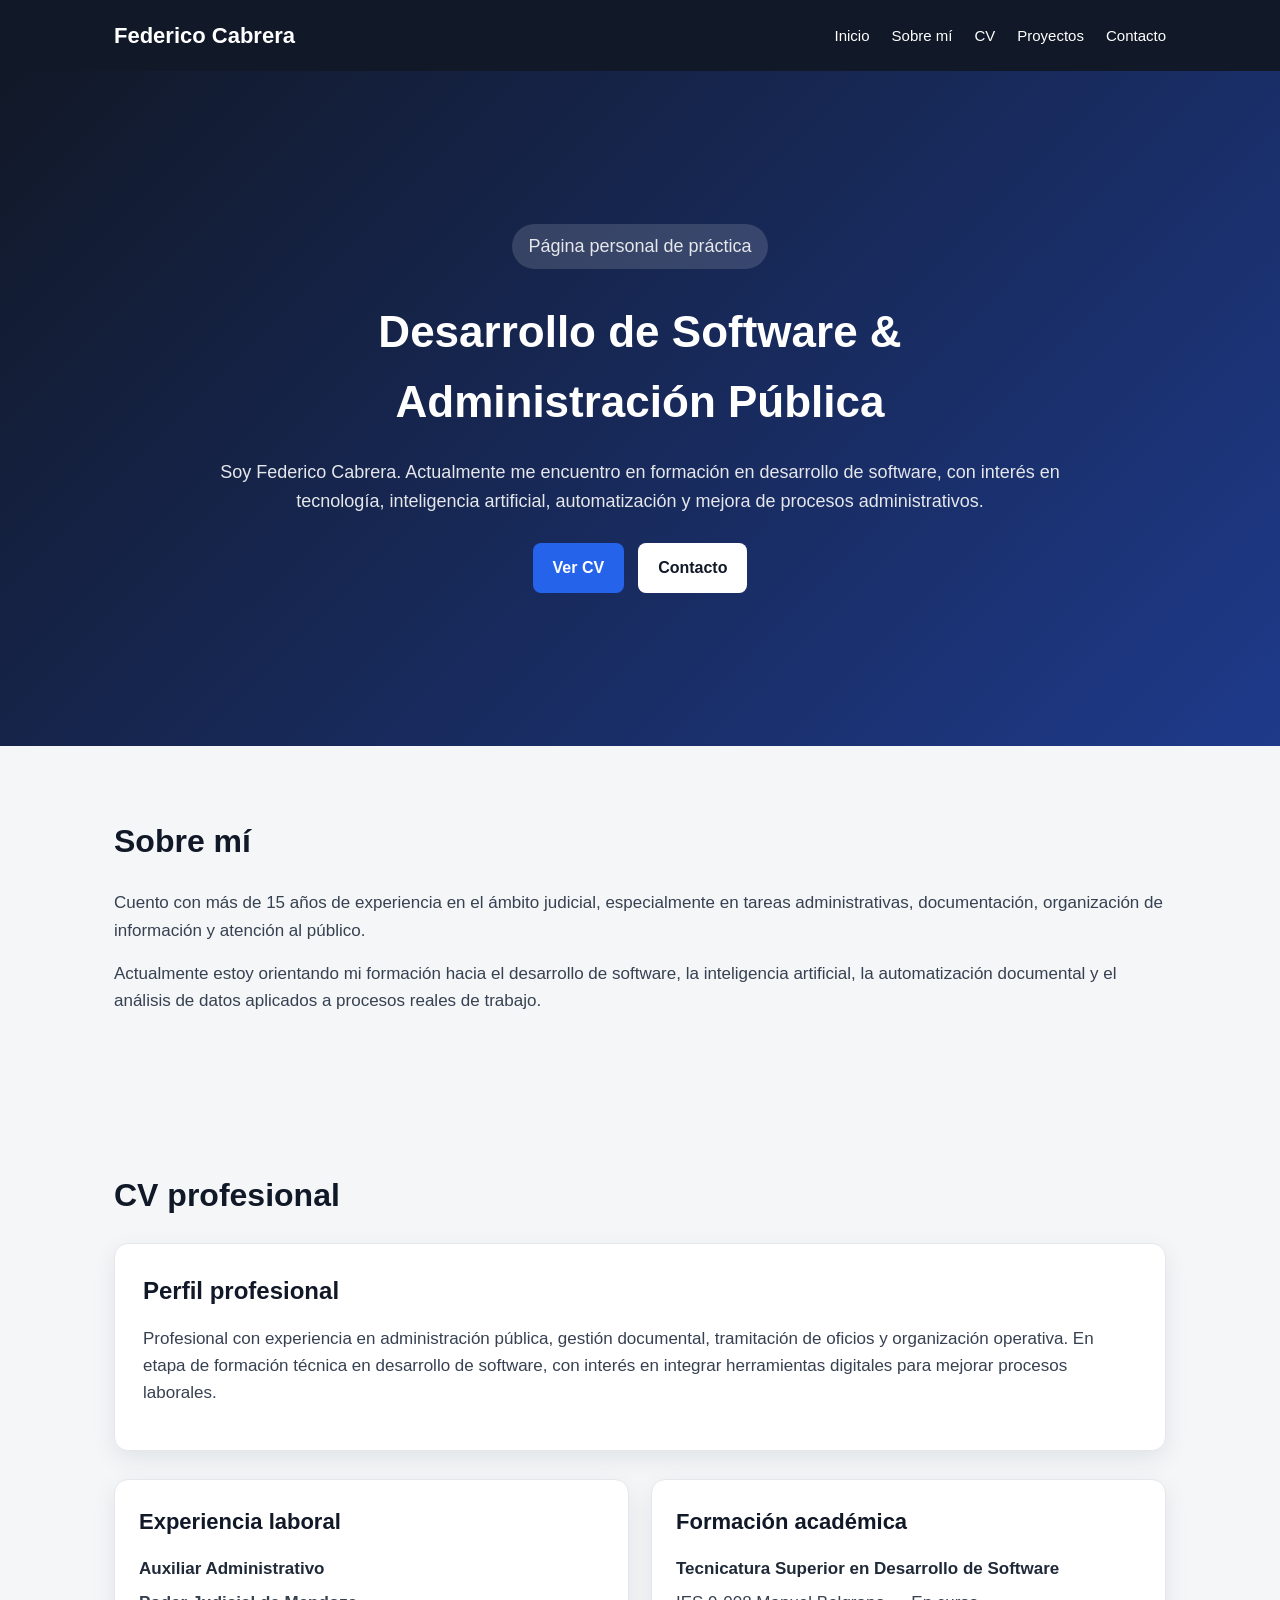
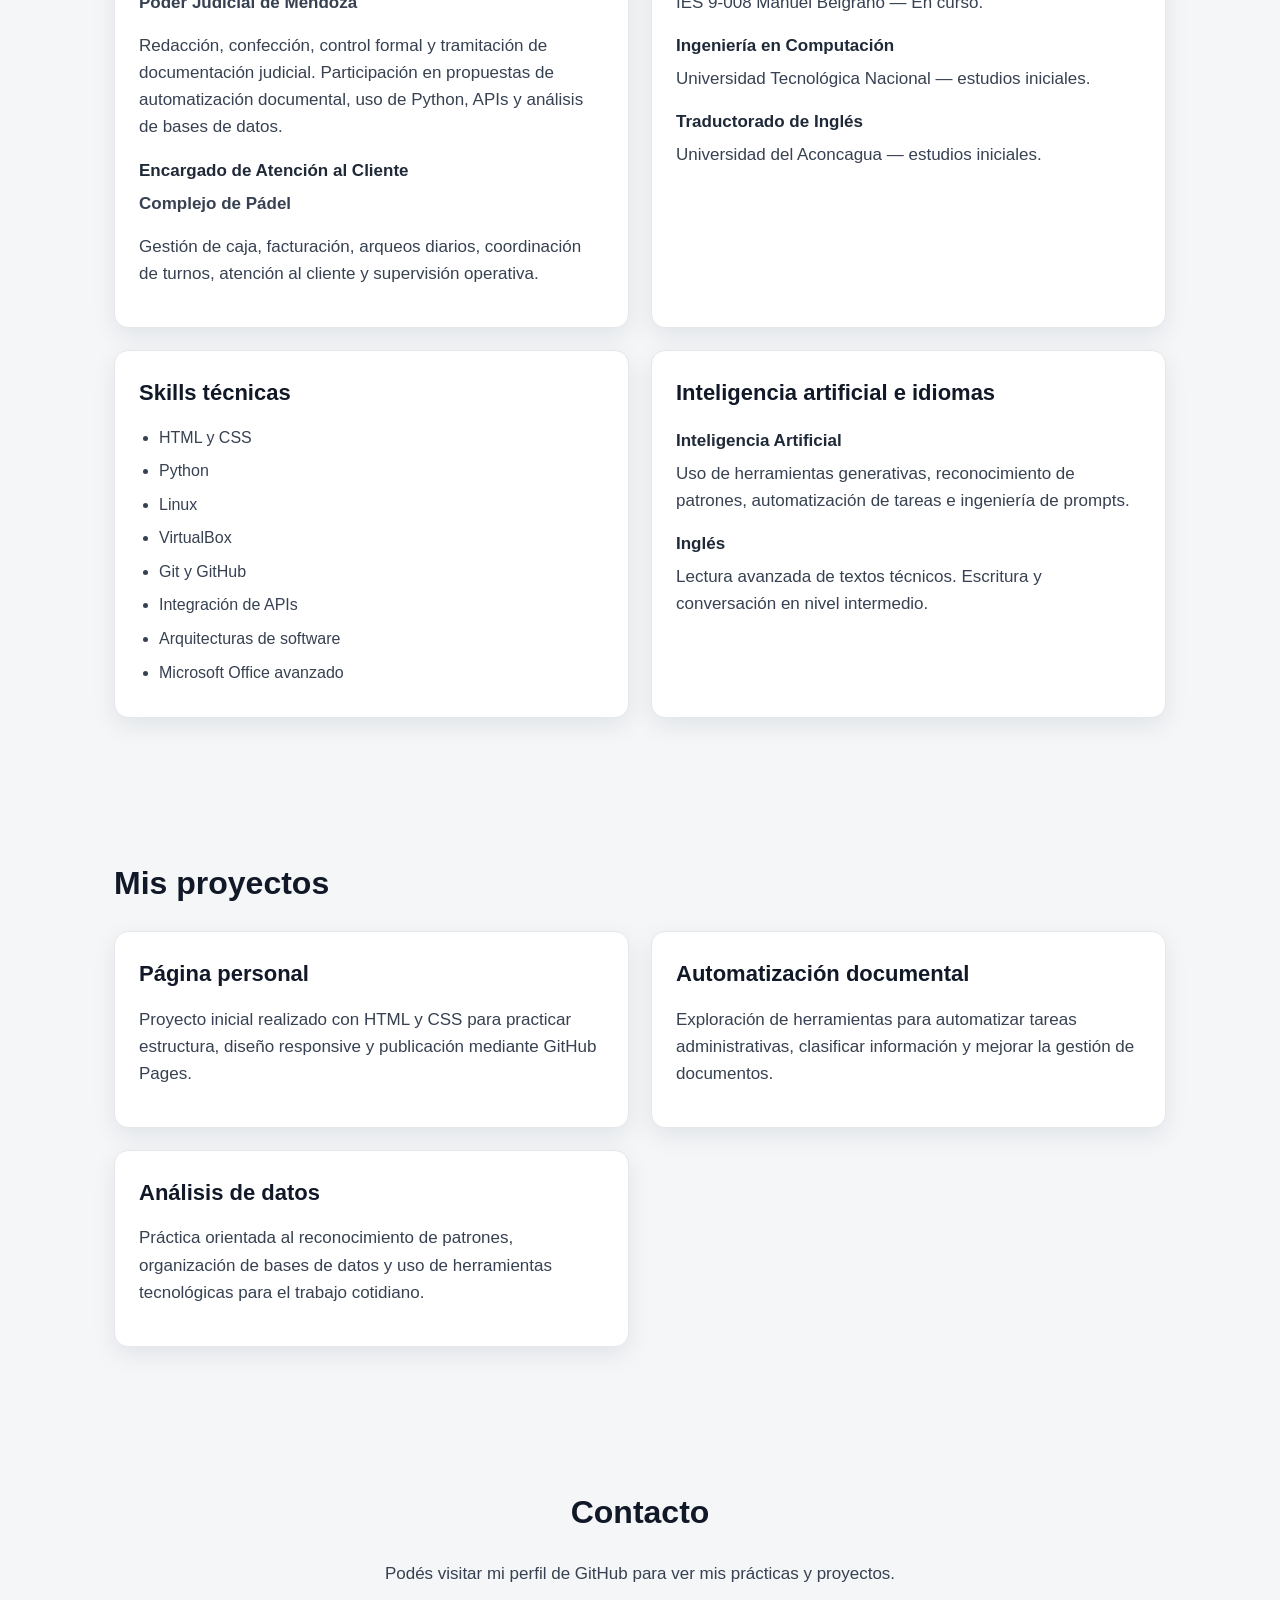
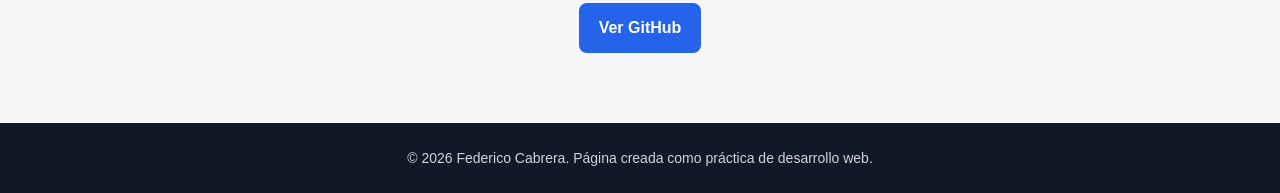
==== index.html @ df993a17 "mejore pagina personal con cv profesional" ====
<!DOCTYPE html>
<html lang="es">
<head>
  <meta charset="UTF-8">
  <meta name="viewport" content="width=device-width, initial-scale=1.0">
  <title>Federico Cabrera | Página Personal</title>
  <link rel="stylesheet" href="css/style.css">
</head>

<body>

  <header class="header">
    <nav class="navbar">
      <h1>Federico Cabrera</h1>

      <ul class="nav-links">
        <li><a href="#inicio">Inicio</a></li>
        <li><a href="#sobre-mi">Sobre mí</a></li>
        <li><a href="#cv">CV</a></li>
        <li><a href="#proyectos">Proyectos</a></li>
        <li><a href="#contacto">Contacto</a></li>
      </ul>
    </nav>
  </header>

  <main>

    <section id="inicio" class="hero">
      <div class="hero-content">
        <p class="etiqueta">Página personal de práctica</p>

        <h2>Desarrollo de Software & Administración Pública</h2>

        <p>
          Soy Federico Cabrera. Actualmente me encuentro en formación en desarrollo de software,
          con interés en tecnología, inteligencia artificial, automatización y mejora de procesos administrativos.
        </p>

        <div class="botones">
          <a href="#cv" class="btn principal">Ver CV</a>
          <a href="#contacto" class="btn secundario">Contacto</a>
        </div>
      </div>
    </section>

    <section id="sobre-mi" class="section">
      <h2>Sobre mí</h2>

      <p>
        Cuento con más de 15 años de experiencia en el ámbito judicial, especialmente en tareas
        administrativas, documentación, organización de información y atención al público.
      </p>

      <p>
        Actualmente estoy orientando mi formación hacia el desarrollo de software, la inteligencia
        artificial, la automatización documental y el análisis de datos aplicados a procesos reales de trabajo.
      </p>
    </section>

    <section id="cv" class="section">
      <h2>CV profesional</h2>

      <div class="cv-box">
        <h3>Perfil profesional</h3>

        <p>
          Profesional con experiencia en administración pública, gestión documental, tramitación
          de oficios y organización operativa. En etapa de formación técnica en desarrollo de software,
          con interés en integrar herramientas digitales para mejorar procesos laborales.
        </p>
      </div>

      <div class="grid">

        <article class="card">
          <h3>Experiencia laboral</h3>

          <h4>Auxiliar Administrativo</h4>
          <p><strong>Poder Judicial de Mendoza</strong></p>
          <p>
            Redacción, confección, control formal y tramitación de documentación judicial.
            Participación en propuestas de automatización documental, uso de Python, APIs
            y análisis de bases de datos.
          </p>

          <h4>Encargado de Atención al Cliente</h4>
          <p><strong>Complejo de Pádel</strong></p>
          <p>
            Gestión de caja, facturación, arqueos diarios, coordinación de turnos,
            atención al cliente y supervisión operativa.
          </p>
        </article>

        <article class="card">
          <h3>Formación académica</h3>

          <h4>Tecnicatura Superior en Desarrollo de Software</h4>
          <p>IES 9-008 Manuel Belgrano — En curso.</p>

          <h4>Ingeniería en Computación</h4>
          <p>Universidad Tecnológica Nacional — estudios iniciales.</p>

          <h4>Traductorado de Inglés</h4>
          <p>Universidad del Aconcagua — estudios iniciales.</p>
        </article>

        <article class="card">
          <h3>Skills técnicas</h3>

          <ul>
            <li>HTML y CSS</li>
            <li>Python</li>
            <li>Linux</li>
            <li>VirtualBox</li>
            <li>Git y GitHub</li>
            <li>Integración de APIs</li>
            <li>Arquitecturas de software</li>
            <li>Microsoft Office avanzado</li>
          </ul>
        </article>

        <article class="card">
          <h3>Inteligencia artificial e idiomas</h3>

          <h4>Inteligencia Artificial</h4>
          <p>
            Uso de herramientas generativas, reconocimiento de patrones, automatización
            de tareas e ingeniería de prompts.
          </p>

          <h4>Inglés</h4>
          <p>
            Lectura avanzada de textos técnicos. Escritura y conversación en nivel intermedio.
          </p>
        </article>

      </div>
    </section>

    <section id="proyectos" class="section">
      <h2>Mis proyectos</h2>

      <div class="grid">

        <article class="card">
          <h3>Página personal</h3>
          <p>
            Proyecto inicial realizado con HTML y CSS para practicar estructura, diseño responsive
            y publicación mediante GitHub Pages.
          </p>
        </article>

        <article class="card">
          <h3>Automatización documental</h3>
          <p>
            Exploración de herramientas para automatizar tareas administrativas, clasificar información
            y mejorar la gestión de documentos.
          </p>
        </article>

        <article class="card">
          <h3>Análisis de datos</h3>
          <p>
            Práctica orientada al reconocimiento de patrones, organización de bases de datos
            y uso de herramientas tecnológicas para el trabajo cotidiano.
          </p>
        </article>

      </div>
    </section>

    <section id="contacto" class="section contacto">
      <h2>Contacto</h2>

      <p>
        Podés visitar mi perfil de GitHub para ver mis prácticas y proyectos.
      </p>

      <a href="https://github.com/federicocabrera1978-svg" target="_blank" class="btn principal">
        Ver GitHub
      </a>
    </section>

  </main>

  <footer class="footer">
    <p>&copy; 2026 Federico Cabrera. Página creada como práctica de desarrollo web.</p>
  </footer>

</body>
</html>
---- css/style.css ----
* {
  margin: 0;
  padding: 0;
  box-sizing: border-box;
}

html {
  scroll-behavior: smooth;
}

body {
  font-family: Arial, Helvetica, sans-serif;
  background: #f4f6f8;
  color: #1f2933;
  line-height: 1.6;
}

.header {
  background: #111827;
  color: white;
  position: sticky;
  top: 0;
  z-index: 10;
}

.navbar {
  max-width: 1100px;
  margin: 0 auto;
  padding: 18px 24px;
  display: flex;
  justify-content: space-between;
  align-items: center;
}

.navbar h1 {
  font-size: 22px;
}

.nav-links {
  list-style: none;
  display: flex;
  gap: 22px;
}

.nav-links a {
  color: white;
  text-decoration: none;
  font-size: 15px;
}

.nav-links a:hover {
  color: #93c5fd;
}

.hero {
  min-height: 75vh;
  background: linear-gradient(135deg, #111827, #1e3a8a);
  color: white;
  display: flex;
  justify-content: center;
  align-items: center;
  text-align: center;
  padding: 80px 24px;
}

.hero-content {
  max-width: 850px;
}

.etiqueta {
  display: inline-block;
  background: rgba(255, 255, 255, 0.14);
  padding: 8px 16px;
  border-radius: 999px;
  margin-bottom: 20px;
  font-size: 14px;
}

.hero h2 {
  font-size: 44px;
  margin-bottom: 20px;
}

.hero p {
  font-size: 18px;
  color: #e5e7eb;
  margin-bottom: 28px;
}

.botones {
  display: flex;
  justify-content: center;
  gap: 14px;
  flex-wrap: wrap;
}

.btn {
  display: inline-block;
  padding: 12px 20px;
  border-radius: 8px;
  text-decoration: none;
  font-weight: bold;
  transition: 0.2s;
}

.btn:hover {
  transform: translateY(-2px);
}

.principal {
  background: #2563eb;
  color: white;
}

.principal:hover {
  background: #1d4ed8;
}

.secundario {
  background: white;
  color: #111827;
}

.secundario:hover {
  background: #f3f4f6;
}

.section {
  max-width: 1100px;
  margin: 0 auto;
  padding: 70px 24px;
}

.section h2 {
  font-size: 32px;
  color: #111827;
  margin-bottom: 22px;
}

.section p {
  font-size: 17px;
  color: #374151;
  margin-bottom: 16px;
}

.cv-box {
  background: white;
  padding: 28px;
  border-radius: 14px;
  border: 1px solid #e5e7eb;
  box-shadow: 0 8px 24px rgba(15, 23, 42, 0.08);
  margin-bottom: 28px;
}

.cv-box h3 {
  font-size: 24px;
  margin-bottom: 14px;
  color: #111827;
}

.grid {
  display: grid;
  grid-template-columns: repeat(2, 1fr);
  gap: 22px;
}

.card {
  background: white;
  padding: 24px;
  border-radius: 14px;
  border: 1px solid #e5e7eb;
  box-shadow: 0 8px 24px rgba(15, 23, 42, 0.08);
}

.card h3 {
  font-size: 22px;
  margin-bottom: 14px;
  color: #111827;
}

.card h4 {
  font-size: 17px;
  margin-top: 16px;
  margin-bottom: 6px;
  color: #1f2937;
}

.card ul {
  padding-left: 20px;
  color: #374151;
}

.card li {
  margin-bottom: 8px;
}

.contacto {
  text-align: center;
}

.footer {
  background: #111827;
  color: #d1d5db;
  text-align: center;
  padding: 24px;
  font-size: 14px;
}

@media (max-width: 768px) {
  .navbar {
    flex-direction: column;
    gap: 14px;
  }

  .nav-links {
    flex-wrap: wrap;
    justify-content: center;
    gap: 14px;
  }

  .hero h2 {
    font-size: 32px;
  }

  .hero p {
    font-size: 16px;
  }

  .grid {
    grid-template-columns: 1fr;
  }

  .section {
    padding: 50px 20px;
  }
}
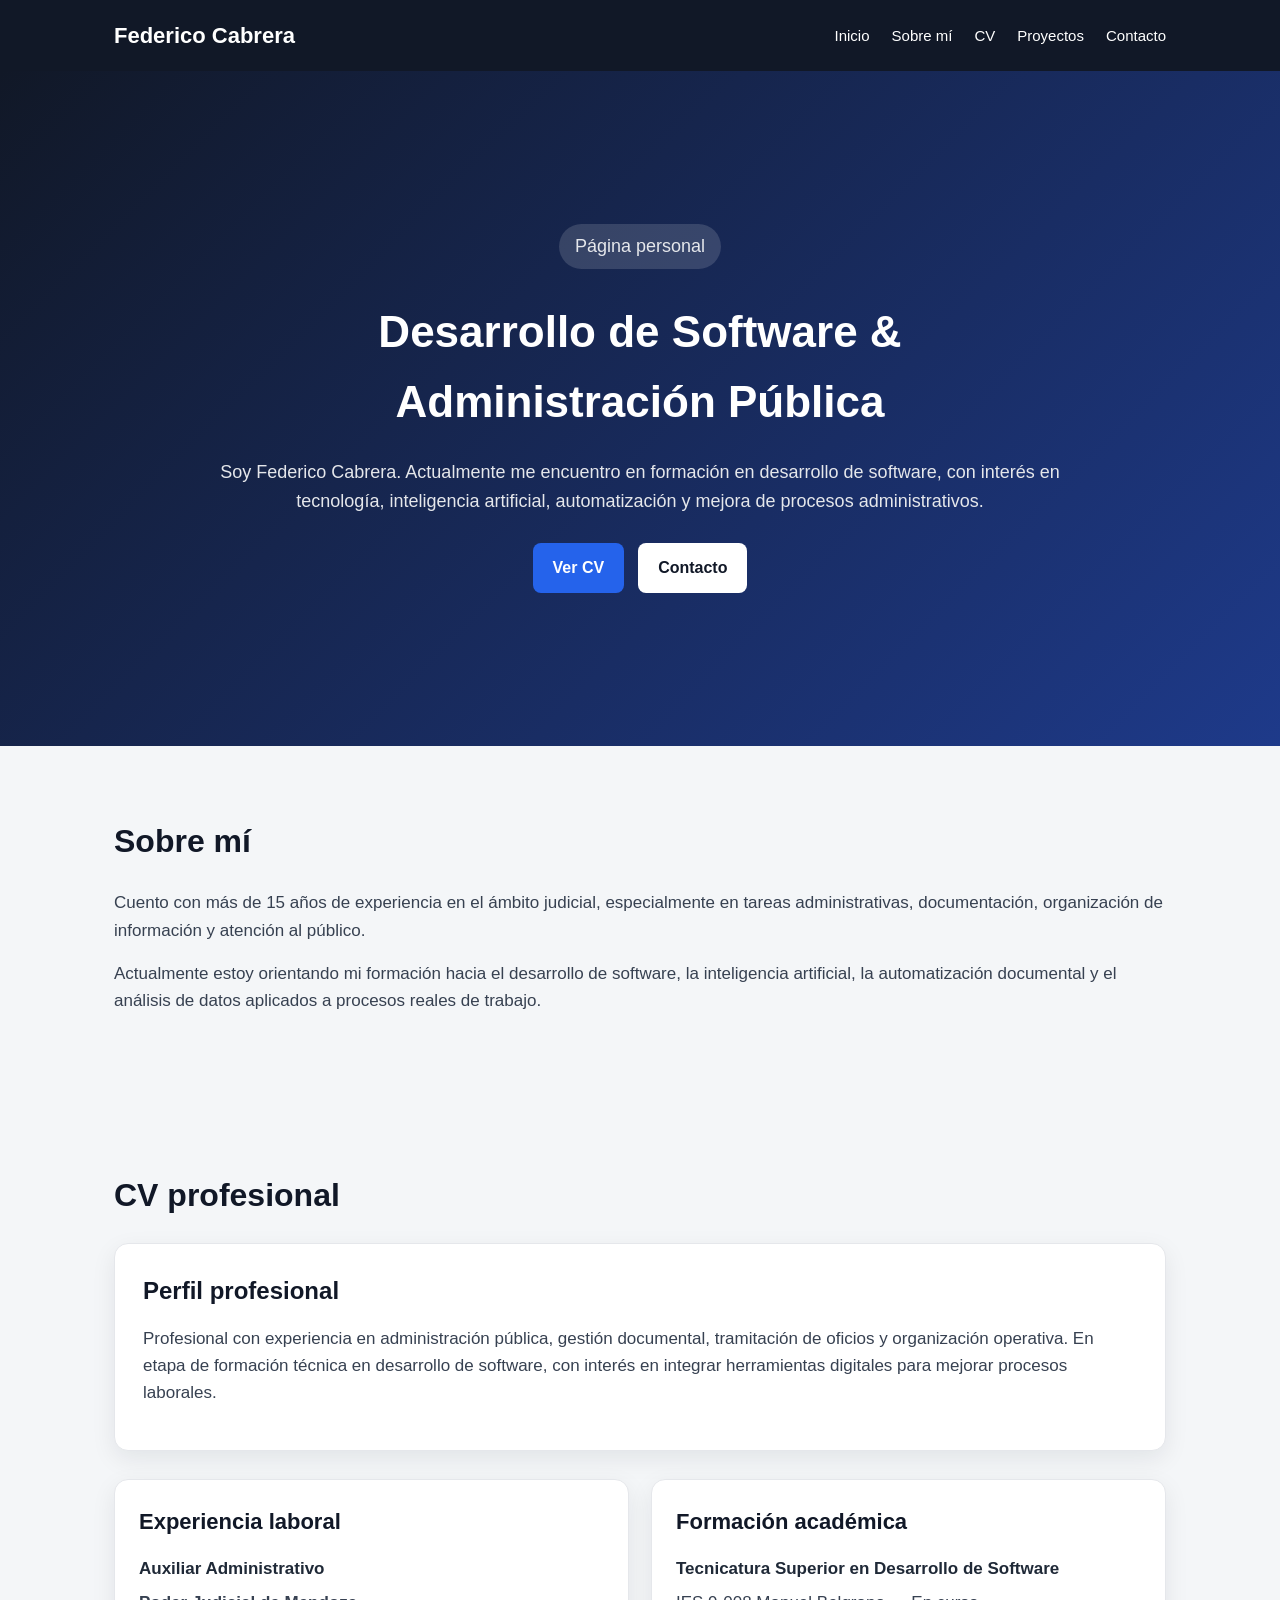
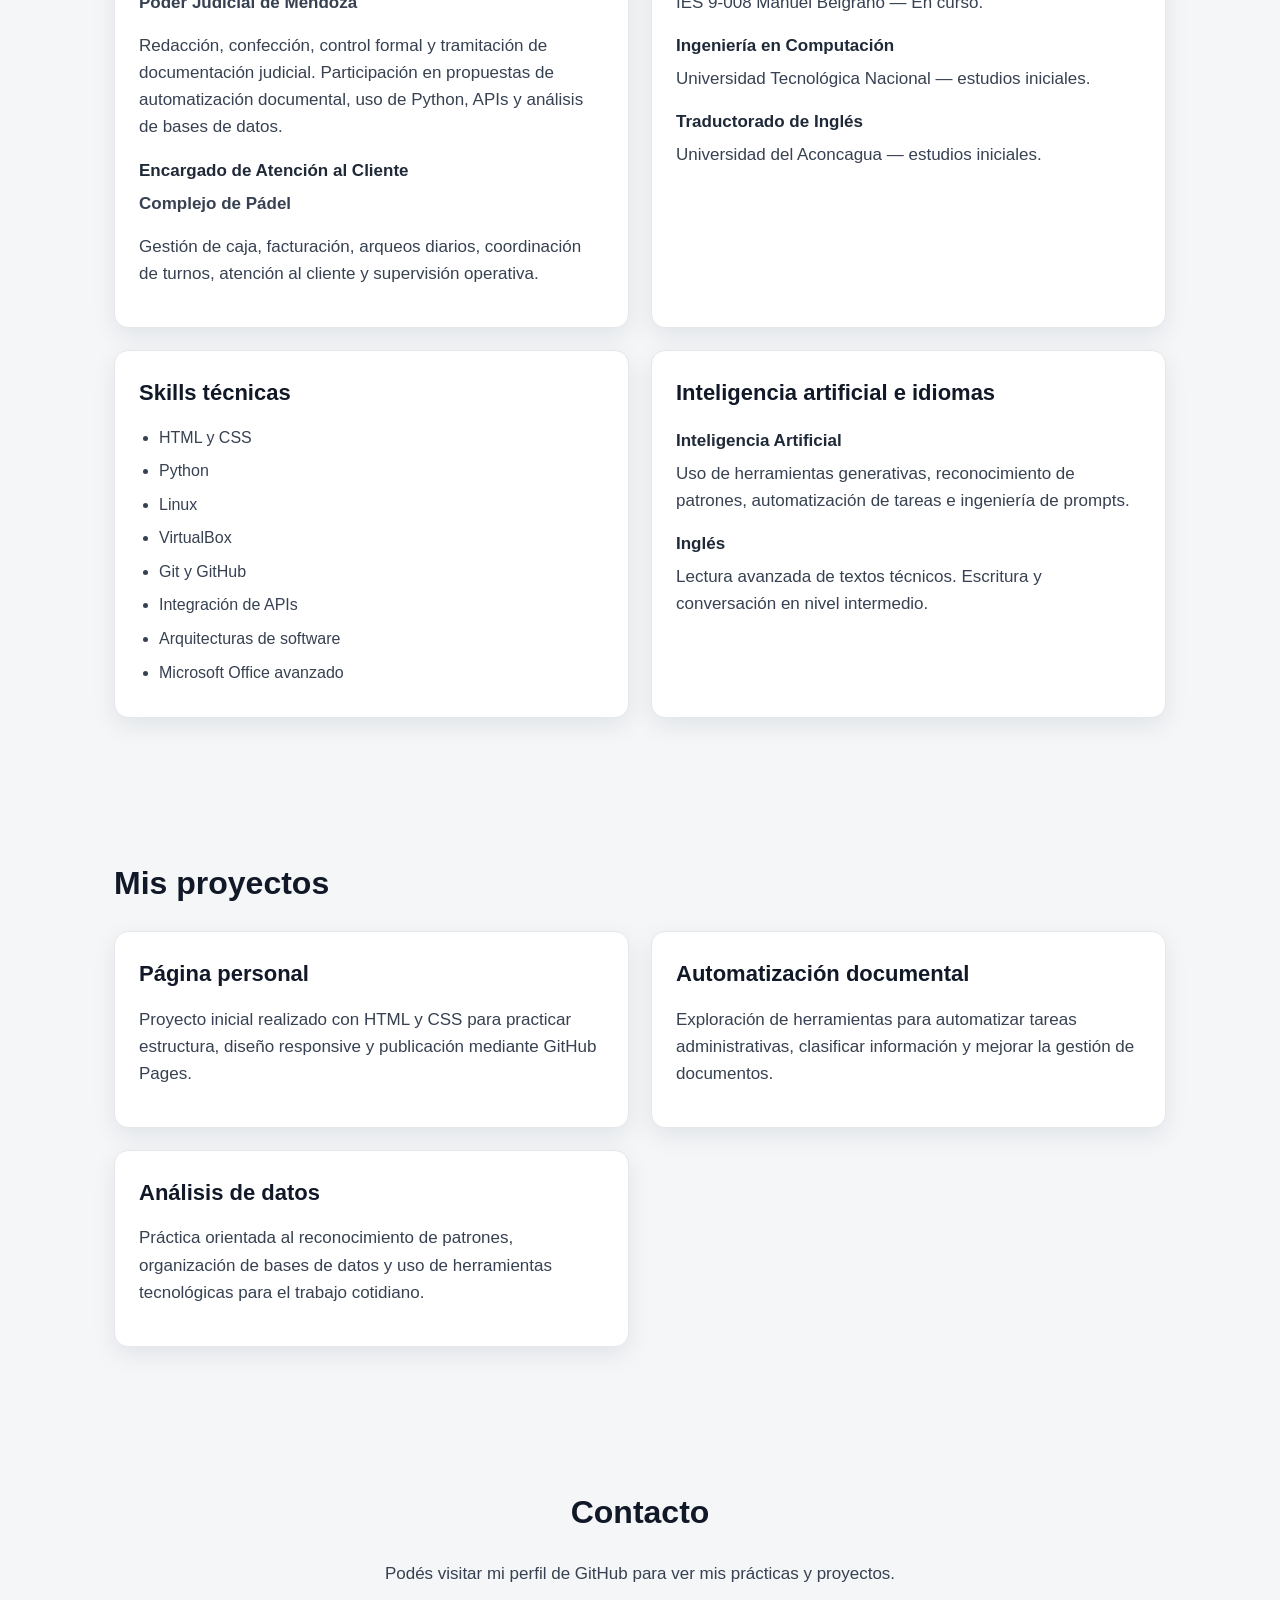
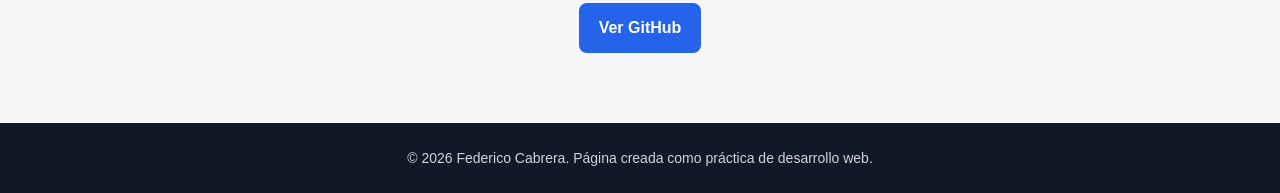
==== commit 0b336262: "cambios pequeños" ====
--- a/index.html
+++ b/index.html
@@ -27,7 +27,7 @@
 
     <section id="inicio" class="hero">
       <div class="hero-content">
-        <p class="etiqueta">Página personal de práctica</p>
+        <p class="etiqueta">Página personal</p>
 
         <h2>Desarrollo de Software & Administración Pública</h2>
 
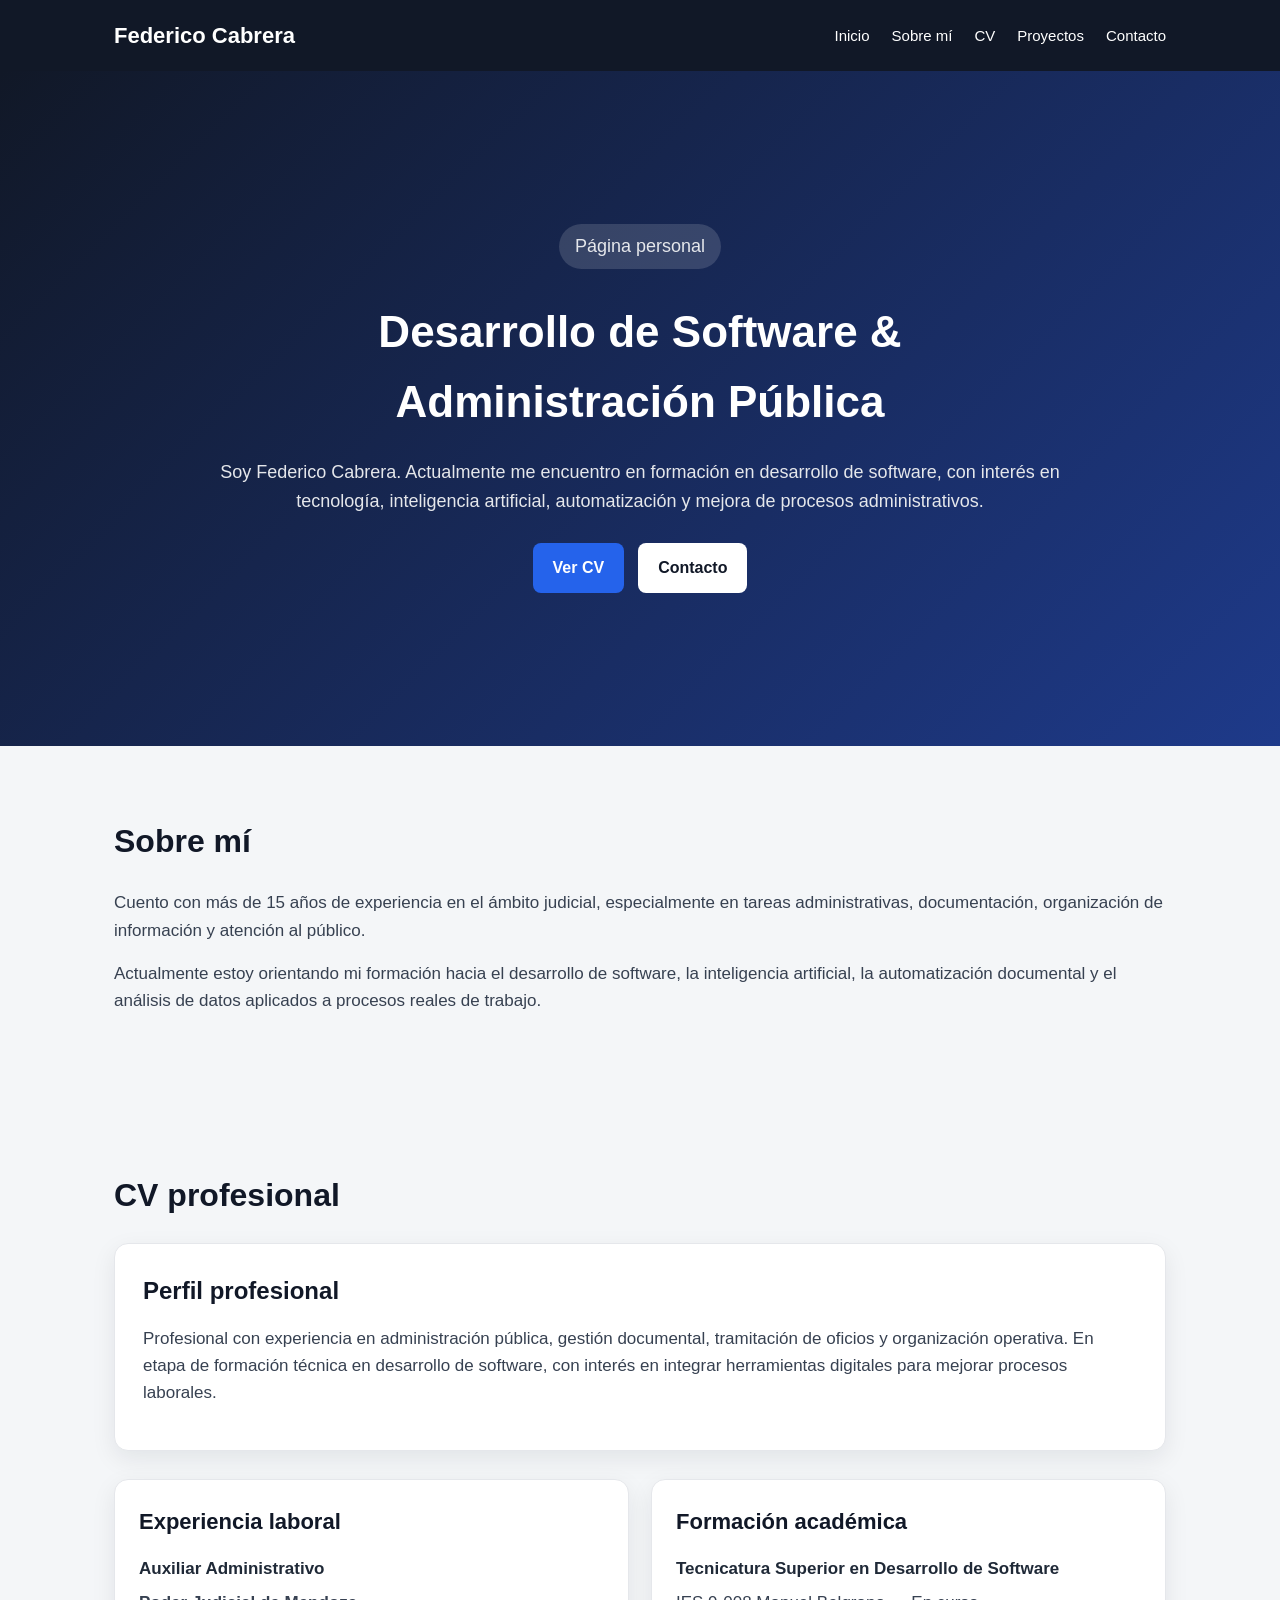
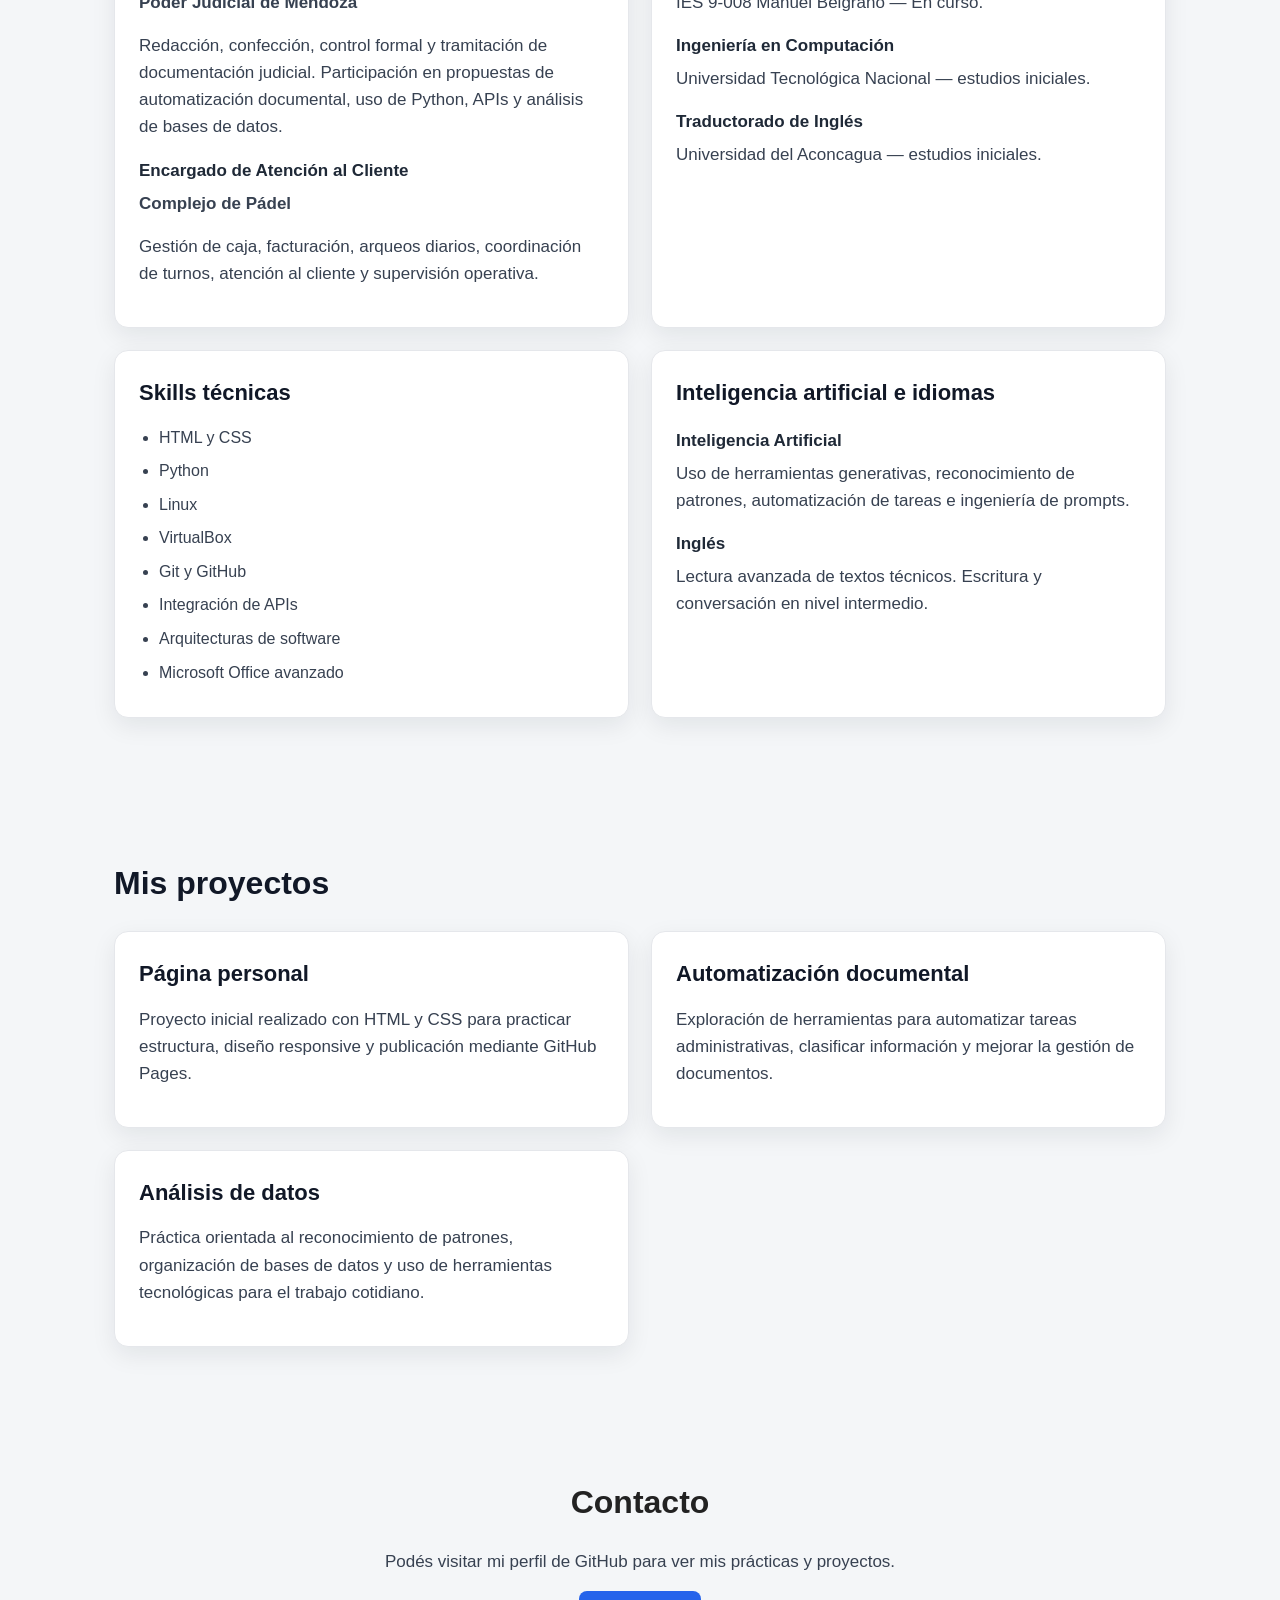
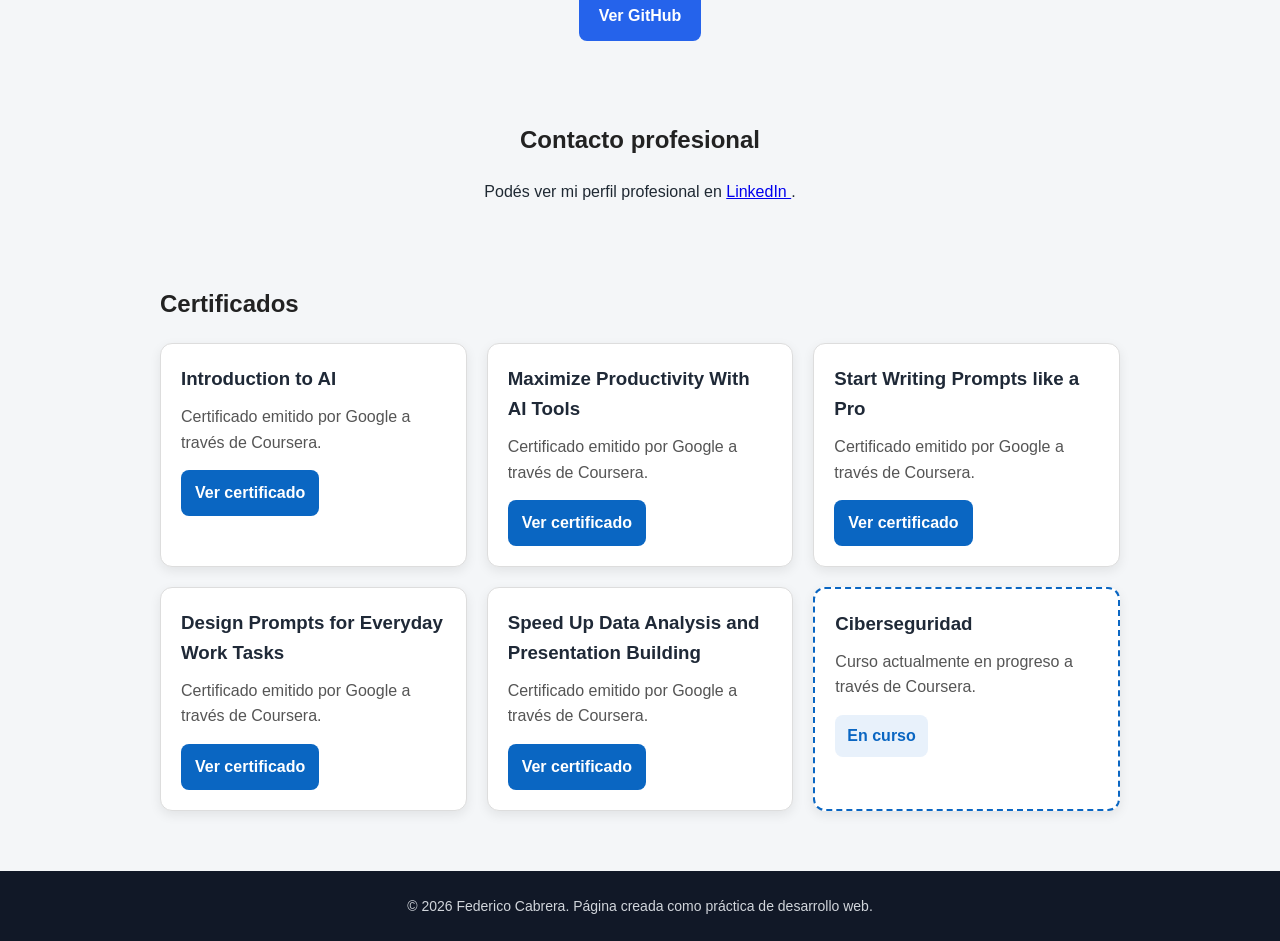
==== commit 9f9b2777: "subi linkedin y coursera" ====
--- a/index.html
+++ b/index.html
@@ -180,7 +180,69 @@
         Ver GitHub
       </a>
     </section>
-
+<section class="contacto">
+    <h2>Contacto profesional</h2>
+    <p>
+        Podés ver mi perfil profesional en
+        <a href="LINK-DE-TU-LINKEDIN" target="_blank" rel="noopener noreferrer">
+            LinkedIn
+        </a>.
+    </p>
+</section>
+
+<section class="certificados">
+    <h2>Certificados</h2>
+
+    <div class="certificados-grid">
+
+        <article class="certificado-card">
+            <h3>Introduction to AI</h3>
+            <p>Certificado emitido por Google a través de Coursera.</p>
+            <a href="https://coursera.org/share/22dfbaccf2d8d72ddaaace19880a2c16" target="_blank" rel="noopener noreferrer">
+                Ver certificado
+            </a>
+        </article>
+
+        <article class="certificado-card">
+            <h3>Maximize Productivity With AI Tools</h3>
+            <p>Certificado emitido por Google a través de Coursera.</p>
+            <a href="https://coursera.org/share/ef1226a9d3da2a00d0646ff58f72a58b" target="_blank" rel="noopener noreferrer">
+                Ver certificado
+            </a>
+        </article>
+
+        <article class="certificado-card">
+            <h3>Start Writing Prompts like a Pro</h3>
+            <p>Certificado emitido por Google a través de Coursera.</p>
+            <a href="https://coursera.org/share/c1de0d1c5e31b8d0d8d03021dec097ff" target="_blank" rel="noopener noreferrer">
+                Ver certificado
+            </a>
+        </article>
+
+        <article class="certificado-card">
+            <h3>Design Prompts for Everyday Work Tasks</h3>
+            <p>Certificado emitido por Google a través de Coursera.</p>
+            <a href="https://coursera.org/share/40ed6e9b95d8652e28a36bf1b5c11165" target="_blank" rel="noopener noreferrer">
+                Ver certificado
+            </a>
+        </article>
+
+        <article class="certificado-card">
+            <h3>Speed Up Data Analysis and Presentation Building</h3>
+            <p>Certificado emitido por Google a través de Coursera.</p>
+            <a href="https://coursera.org/share/5859185418ebef96998837e7f33672ca" target="_blank" rel="noopener noreferrer">
+                Ver certificado
+            </a>
+        </article>
+
+        <article class="certificado-card en-curso">
+            <h3>Ciberseguridad</h3>
+            <p>Curso actualmente en progreso a través de Coursera.</p>
+            <span>En curso</span>
+        </article>
+
+    </div>
+</section>
   </main>
 
   <footer class="footer">
--- a/css/style.css
+++ b/css/style.css
@@ -233,4 +233,67 @@
   .section {
     padding: 50px 20px;
   }
+}
+.contacto,
+.certificados {
+    margin: 40px auto;
+    max-width: 1000px;
+    padding: 20px;
+}
+
+.certificados h2,
+.contacto h2 {
+    margin-bottom: 20px;
+    color: #222;
+}
+
+.certificados-grid {
+    display: grid;
+    grid-template-columns: repeat(auto-fit, minmax(260px, 1fr));
+    gap: 20px;
+}
+
+.certificado-card {
+    background: #ffffff;
+    border: 1px solid #ddd;
+    border-radius: 12px;
+    padding: 20px;
+    box-shadow: 0 4px 12px rgba(0, 0, 0, 0.08);
+}
+
+.certificado-card h3 {
+    margin-bottom: 10px;
+    color: #1f2937;
+}
+
+.certificado-card p {
+    margin-bottom: 15px;
+    color: #555;
+}
+
+.certificado-card a {
+    display: inline-block;
+    text-decoration: none;
+    background: #0a66c2;
+    color: #ffffff;
+    padding: 10px 14px;
+    border-radius: 8px;
+    font-weight: bold;
+}
+
+.certificado-card a:hover {
+    background: #084d91;
+}
+
+.certificado-card.en-curso {
+    border: 2px dashed #0a66c2;
+}
+
+.certificado-card.en-curso span {
+    display: inline-block;
+    background: #e8f1fb;
+    color: #0a66c2;
+    padding: 8px 12px;
+    border-radius: 8px;
+    font-weight: bold;
 }
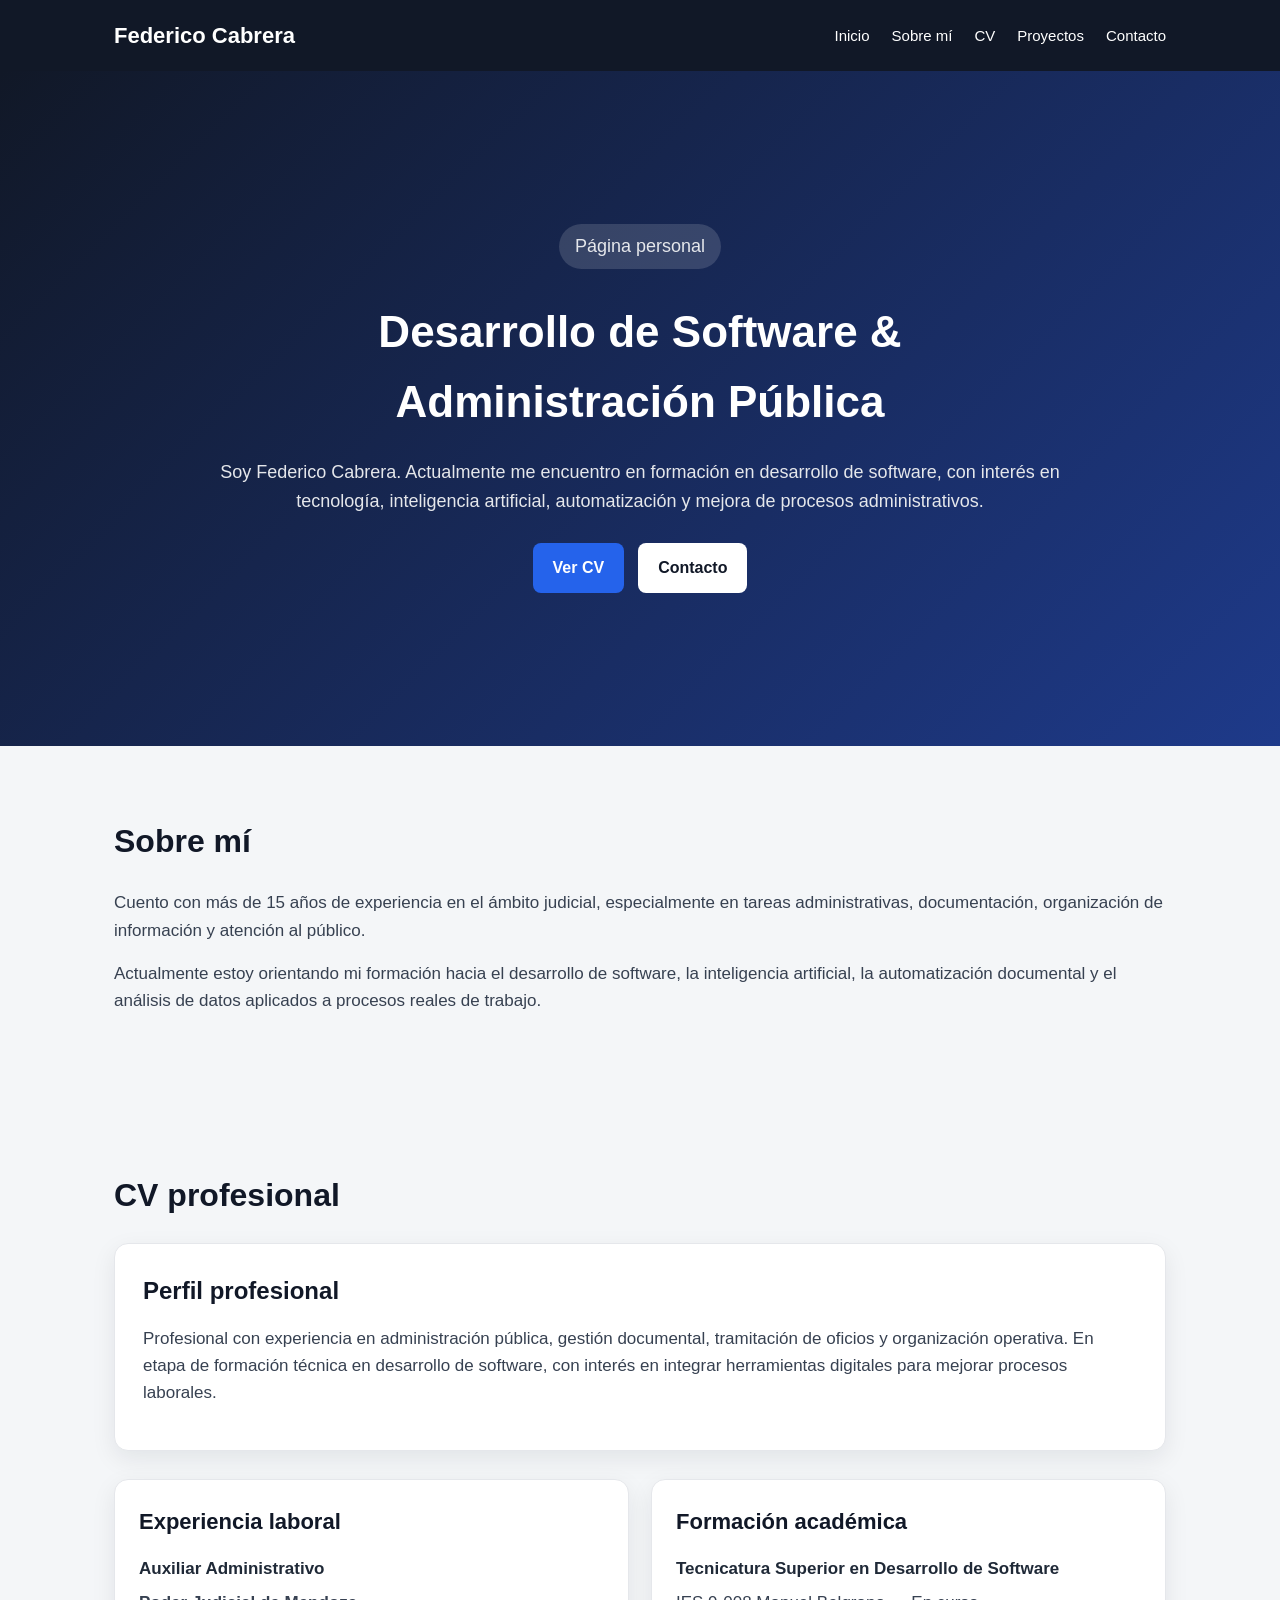
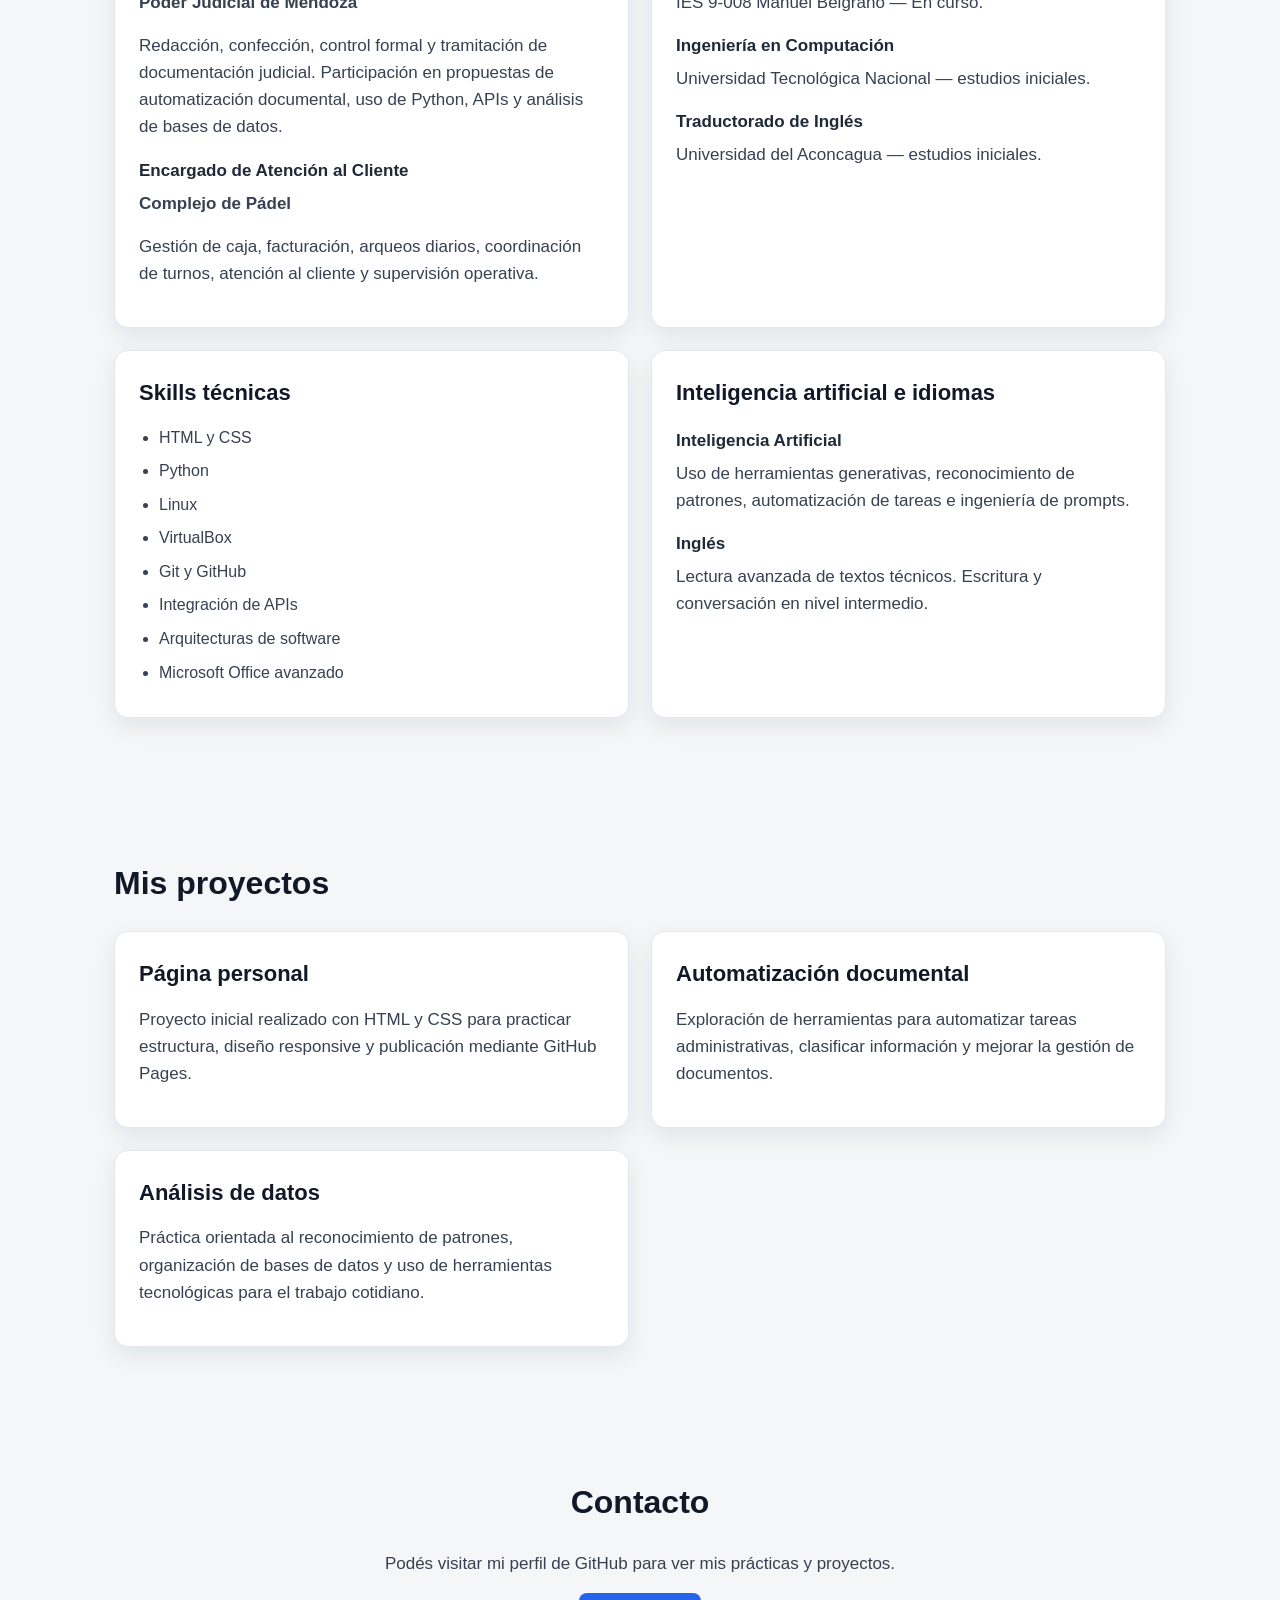
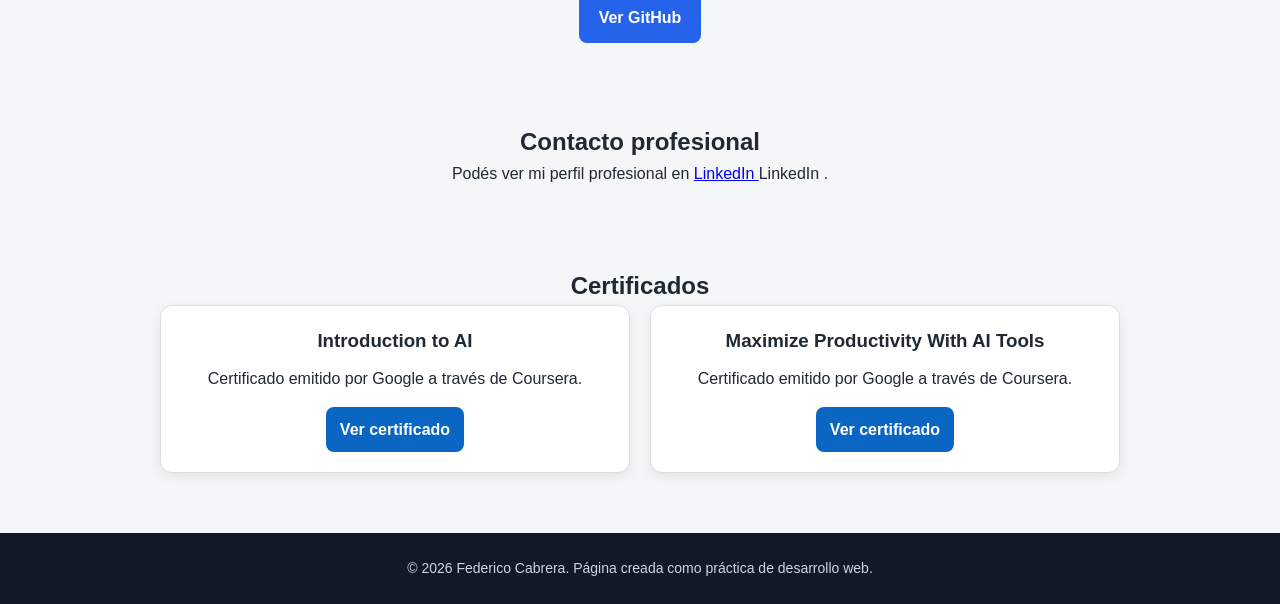
==== commit 74424b3b: "linkedin" ====
--- a/index.html
+++ b/index.html
@@ -184,7 +184,9 @@
     <h2>Contacto profesional</h2>
     <p>
         Podés ver mi perfil profesional en
-        <a href="LINK-DE-TU-LINKEDIN" target="_blank" rel="noopener noreferrer">
+        <a href="https://www.linkedin.com/in/federico-cabrera-8110512b6/" target="_blank" rel="noopener noreferrer">
+    LinkedIn
+</a>
             LinkedIn
         </a>.
     </p>
@@ -211,36 +213,6 @@
             </a>
         </article>
 
-        <article class="certificado-card">
-            <h3>Start Writing Prompts like a Pro</h3>
-            <p>Certificado emitido por Google a través de Coursera.</p>
-            <a href="https://coursera.org/share/c1de0d1c5e31b8d0d8d03021dec097ff" target="_blank" rel="noopener noreferrer">
-                Ver certificado
-            </a>
-        </article>
-
-        <article class="certificado-card">
-            <h3>Design Prompts for Everyday Work Tasks</h3>
-            <p>Certificado emitido por Google a través de Coursera.</p>
-            <a href="https://coursera.org/share/40ed6e9b95d8652e28a36bf1b5c11165" target="_blank" rel="noopener noreferrer">
-                Ver certificado
-            </a>
-        </article>
-
-        <article class="certificado-card">
-            <h3>Speed Up Data Analysis and Presentation Building</h3>
-            <p>Certificado emitido por Google a través de Coursera.</p>
-            <a href="https://coursera.org/share/5859185418ebef96998837e7f33672ca" target="_blank" rel="noopener noreferrer">
-                Ver certificado
-            </a>
-        </article>
-
-        <article class="certificado-card en-curso">
-            <h3>Ciberseguridad</h3>
-            <p>Curso actualmente en progreso a través de Coursera.</p>
-            <span>En curso</span>
-        </article>
-
     </div>
 </section>
   </main>
--- a/css/style.css
+++ b/css/style.css
@@ -236,21 +236,17 @@
 }
 .contacto,
 .certificados {
+    max-width: 1000px;
     margin: 40px auto;
-    max-width: 1000px;
     padding: 20px;
-}
-
-.certificados h2,
-.contacto h2 {
-    margin-bottom: 20px;
-    color: #222;
+    text-align: center;
 }
 
 .certificados-grid {
     display: grid;
     grid-template-columns: repeat(auto-fit, minmax(260px, 1fr));
     gap: 20px;
+    justify-content: center;
 }
 
 .certificado-card {
@@ -258,42 +254,24 @@
     border: 1px solid #ddd;
     border-radius: 12px;
     padding: 20px;
+    text-align: center;
     box-shadow: 0 4px 12px rgba(0, 0, 0, 0.08);
 }
 
 .certificado-card h3 {
     margin-bottom: 10px;
-    color: #1f2937;
 }
 
 .certificado-card p {
     margin-bottom: 15px;
-    color: #555;
 }
 
 .certificado-card a {
     display: inline-block;
     text-decoration: none;
     background: #0a66c2;
-    color: #ffffff;
+    color: white;
     padding: 10px 14px;
     border-radius: 8px;
     font-weight: bold;
-}
-
-.certificado-card a:hover {
-    background: #084d91;
-}
-
-.certificado-card.en-curso {
-    border: 2px dashed #0a66c2;
-}
-
-.certificado-card.en-curso span {
-    display: inline-block;
-    background: #e8f1fb;
-    color: #0a66c2;
-    padding: 8px 12px;
-    border-radius: 8px;
-    font-weight: bold;
 }
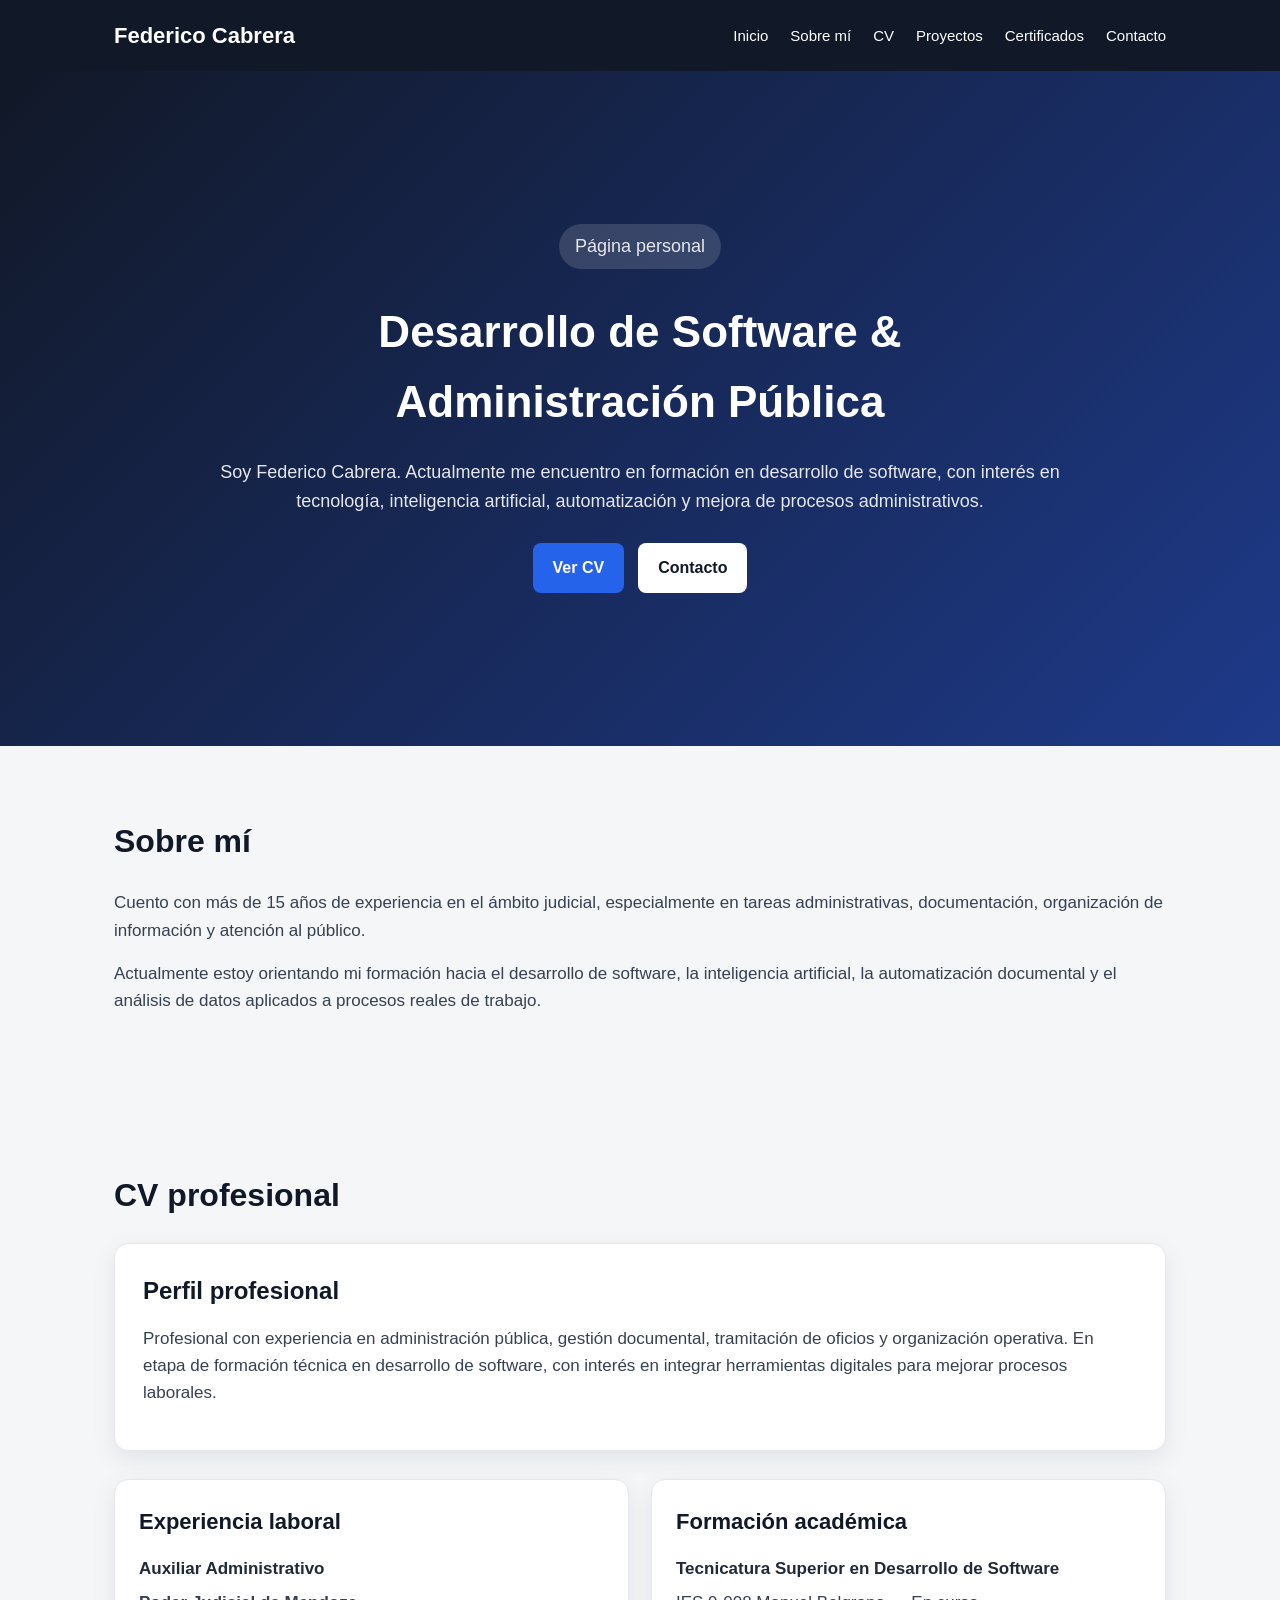
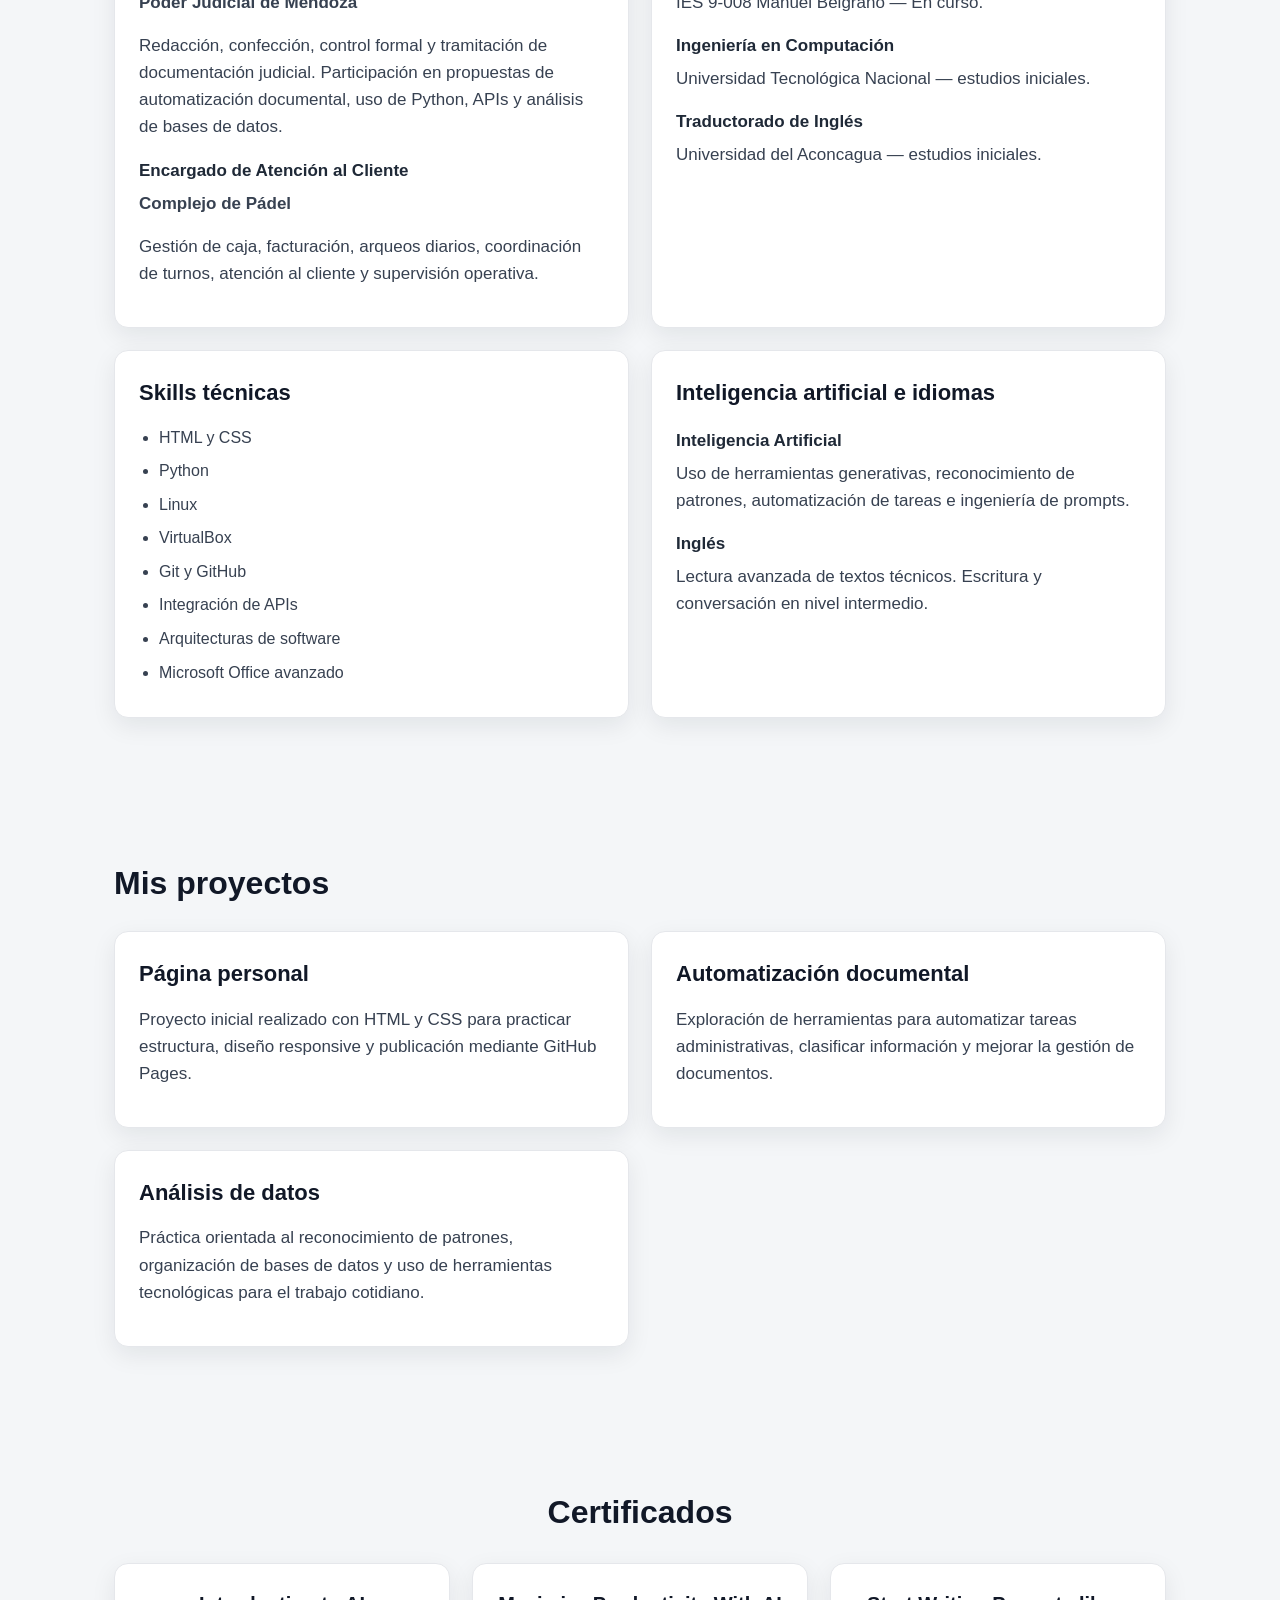
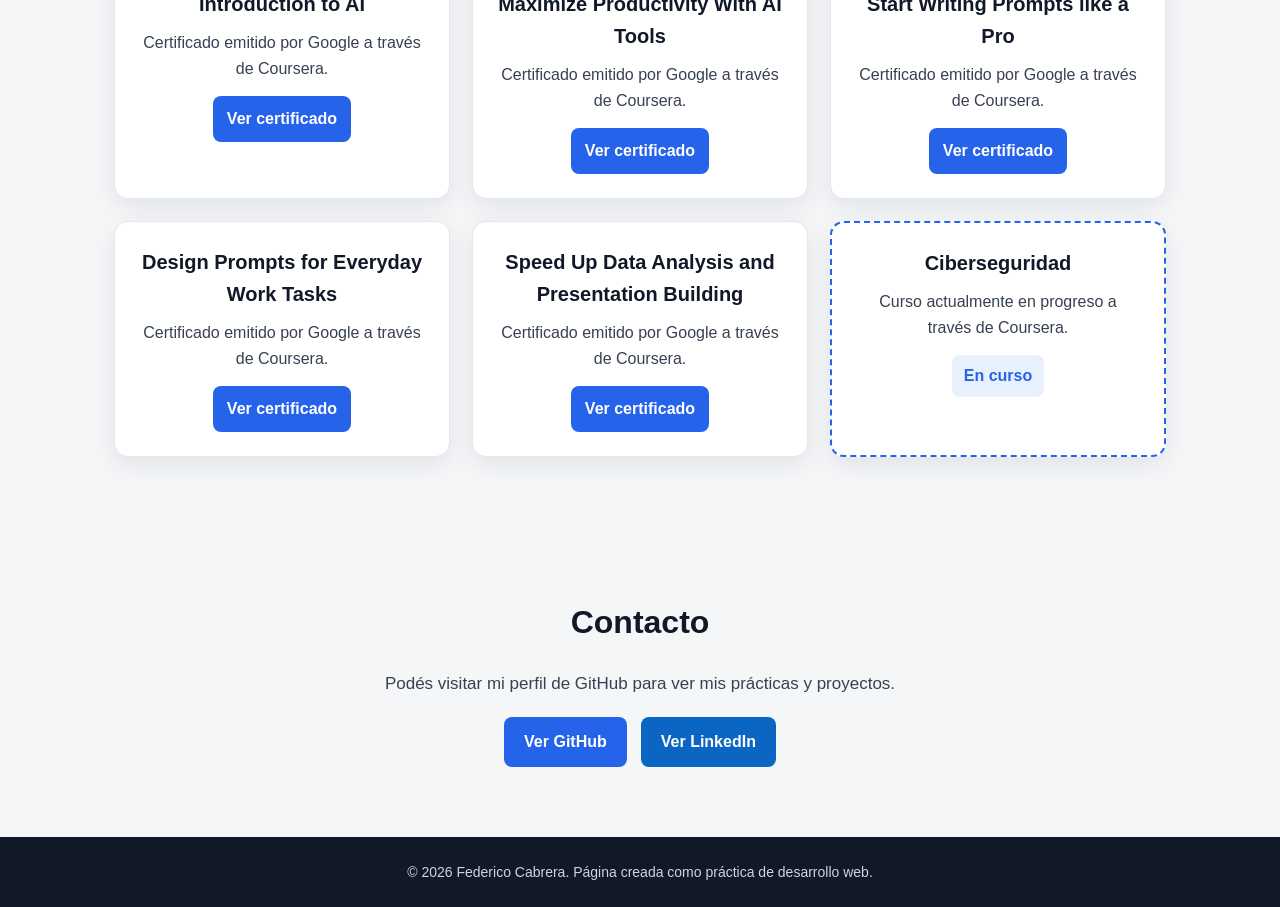
==== commit 5cbc53ab: "Agrego linkedIn y certificados" ====
--- a/index.html
+++ b/index.html
@@ -18,6 +18,7 @@
         <li><a href="#sobre-mi">Sobre mí</a></li>
         <li><a href="#cv">CV</a></li>
         <li><a href="#proyectos">Proyectos</a></li>
+        <li><a href="#certificados">Certificados</a></li>
         <li><a href="#contacto">Contacto</a></li>
       </ul>
     </nav>
@@ -169,6 +170,60 @@
       </div>
     </section>
 
+    <section id="certificados" class="section certificados">
+      <h2>Certificados</h2>
+
+      <div class="certificados-grid">
+
+        <article class="certificado-card">
+          <h3>Introduction to AI</h3>
+          <p>Certificado emitido por Google a través de Coursera.</p>
+          <a href="https://coursera.org/share/22dfbaccf2d8d72ddaaace19880a2c16" target="_blank" rel="noopener noreferrer">
+            Ver certificado
+          </a>
+        </article>
+
+        <article class="certificado-card">
+          <h3>Maximize Productivity With AI Tools</h3>
+          <p>Certificado emitido por Google a través de Coursera.</p>
+          <a href="https://coursera.org/share/ef1226a9d3da2a00d0646ff58f72a58b" target="_blank" rel="noopener noreferrer">
+            Ver certificado
+          </a>
+        </article>
+
+        <article class="certificado-card">
+          <h3>Start Writing Prompts like a Pro</h3>
+          <p>Certificado emitido por Google a través de Coursera.</p>
+          <a href="https://coursera.org/share/c1de0d1c5e31b8d0d8d03021dec097ff" target="_blank" rel="noopener noreferrer">
+            Ver certificado
+          </a>
+        </article>
+
+        <article class="certificado-card">
+          <h3>Design Prompts for Everyday Work Tasks</h3>
+          <p>Certificado emitido por Google a través de Coursera.</p>
+          <a href="https://coursera.org/share/40ed6e9b95d8652e28a36bf1b5c11165" target="_blank" rel="noopener noreferrer">
+            Ver certificado
+          </a>
+        </article>
+
+        <article class="certificado-card">
+          <h3>Speed Up Data Analysis and Presentation Building</h3>
+          <p>Certificado emitido por Google a través de Coursera.</p>
+          <a href="https://coursera.org/share/5859185418ebef96998837e7f33672ca" target="_blank" rel="noopener noreferrer">
+            Ver certificado
+          </a>
+        </article>
+
+        <article class="certificado-card en-curso">
+          <h3>Ciberseguridad</h3>
+          <p>Curso actualmente en progreso a través de Coursera.</p>
+          <span>En curso</span>
+        </article>
+
+      </div>
+    </section>
+
     <section id="contacto" class="section contacto">
       <h2>Contacto</h2>
 
@@ -176,45 +231,17 @@
         Podés visitar mi perfil de GitHub para ver mis prácticas y proyectos.
       </p>
 
-      <a href="https://github.com/federicocabrera1978-svg" target="_blank" class="btn principal">
-        Ver GitHub
-      </a>
-    </section>
-<section class="contacto">
-    <h2>Contacto profesional</h2>
-    <p>
-        Podés ver mi perfil profesional en
-        <a href="https://www.linkedin.com/in/federico-cabrera-8110512b6/" target="_blank" rel="noopener noreferrer">
-    LinkedIn
-</a>
-            LinkedIn
-        </a>.
-    </p>
-</section>
-
-<section class="certificados">
-    <h2>Certificados</h2>
-
-    <div class="certificados-grid">
-
-        <article class="certificado-card">
-            <h3>Introduction to AI</h3>
-            <p>Certificado emitido por Google a través de Coursera.</p>
-            <a href="https://coursera.org/share/22dfbaccf2d8d72ddaaace19880a2c16" target="_blank" rel="noopener noreferrer">
-                Ver certificado
-            </a>
-        </article>
-
-        <article class="certificado-card">
-            <h3>Maximize Productivity With AI Tools</h3>
-            <p>Certificado emitido por Google a través de Coursera.</p>
-            <a href="https://coursera.org/share/ef1226a9d3da2a00d0646ff58f72a58b" target="_blank" rel="noopener noreferrer">
-                Ver certificado
-            </a>
-        </article>
-
-    </div>
-</section>
+      <div class="botones contacto-botones">
+        <a href="https://github.com/federicocabrera1978-svg" target="_blank" rel="noopener noreferrer" class="btn principal">
+          Ver GitHub
+        </a>
+
+        <a href="https://www.linkedin.com/in/federico-cabrera-8110512b6/" target="_blank" rel="noopener noreferrer" class="btn linkedin">
+          Ver LinkedIn
+        </a>
+      </div>
+    </section>
+
   </main>
 
   <footer class="footer">
--- a/css/style.css
+++ b/css/style.css
@@ -125,6 +125,15 @@
   background: #f3f4f6;
 }
 
+.linkedin {
+  background: #0a66c2;
+  color: white;
+}
+
+.linkedin:hover {
+  background: #084d91;
+}
+
 .section {
   max-width: 1100px;
   margin: 0 auto;
@@ -194,8 +203,71 @@
   margin-bottom: 8px;
 }
 
+.certificados {
+  text-align: center;
+}
+
+.certificados-grid {
+  display: grid;
+  grid-template-columns: repeat(auto-fit, minmax(260px, 1fr));
+  gap: 22px;
+  margin-top: 25px;
+}
+
+.certificado-card {
+  background: #ffffff;
+  border: 1px solid #e5e7eb;
+  border-radius: 14px;
+  padding: 24px;
+  text-align: center;
+  box-shadow: 0 8px 24px rgba(15, 23, 42, 0.08);
+}
+
+.certificado-card h3 {
+  font-size: 20px;
+  margin-bottom: 10px;
+  color: #111827;
+}
+
+.certificado-card p {
+  font-size: 16px;
+  color: #374151;
+  margin-bottom: 15px;
+}
+
+.certificado-card a {
+  display: inline-block;
+  text-decoration: none;
+  background: #2563eb;
+  color: white;
+  padding: 10px 14px;
+  border-radius: 8px;
+  font-weight: bold;
+}
+
+.certificado-card a:hover {
+  background: #1d4ed8;
+}
+
+.certificado-card.en-curso {
+  border: 2px dashed #2563eb;
+}
+
+.certificado-card.en-curso span {
+  display: inline-block;
+  background: #e8f1fb;
+  color: #2563eb;
+  padding: 8px 12px;
+  border-radius: 8px;
+  font-weight: bold;
+}
+
 .contacto {
   text-align: center;
+}
+
+.contacto-botones {
+  margin-top: 20px;
 }
 
 .footer {
@@ -218,6 +290,10 @@
     gap: 14px;
   }
 
+  .hero {
+    padding: 70px 20px;
+  }
+
   .hero h2 {
     font-size: 32px;
   }
@@ -230,48 +306,11 @@
     grid-template-columns: 1fr;
   }
 
+  .certificados-grid {
+    grid-template-columns: 1fr;
+  }
+
   .section {
     padding: 50px 20px;
   }
-}
-.contacto,
-.certificados {
-    max-width: 1000px;
-    margin: 40px auto;
-    padding: 20px;
-    text-align: center;
-}
-
-.certificados-grid {
-    display: grid;
-    grid-template-columns: repeat(auto-fit, minmax(260px, 1fr));
-    gap: 20px;
-    justify-content: center;
-}
-
-.certificado-card {
-    background: #ffffff;
-    border: 1px solid #ddd;
-    border-radius: 12px;
-    padding: 20px;
-    text-align: center;
-    box-shadow: 0 4px 12px rgba(0, 0, 0, 0.08);
-}
-
-.certificado-card h3 {
-    margin-bottom: 10px;
-}
-
-.certificado-card p {
-    margin-bottom: 15px;
-}
-
-.certificado-card a {
-    display: inline-block;
-    text-decoration: none;
-    background: #0a66c2;
-    color: white;
-    padding: 10px 14px;
-    border-radius: 8px;
-    font-weight: bold;
 }
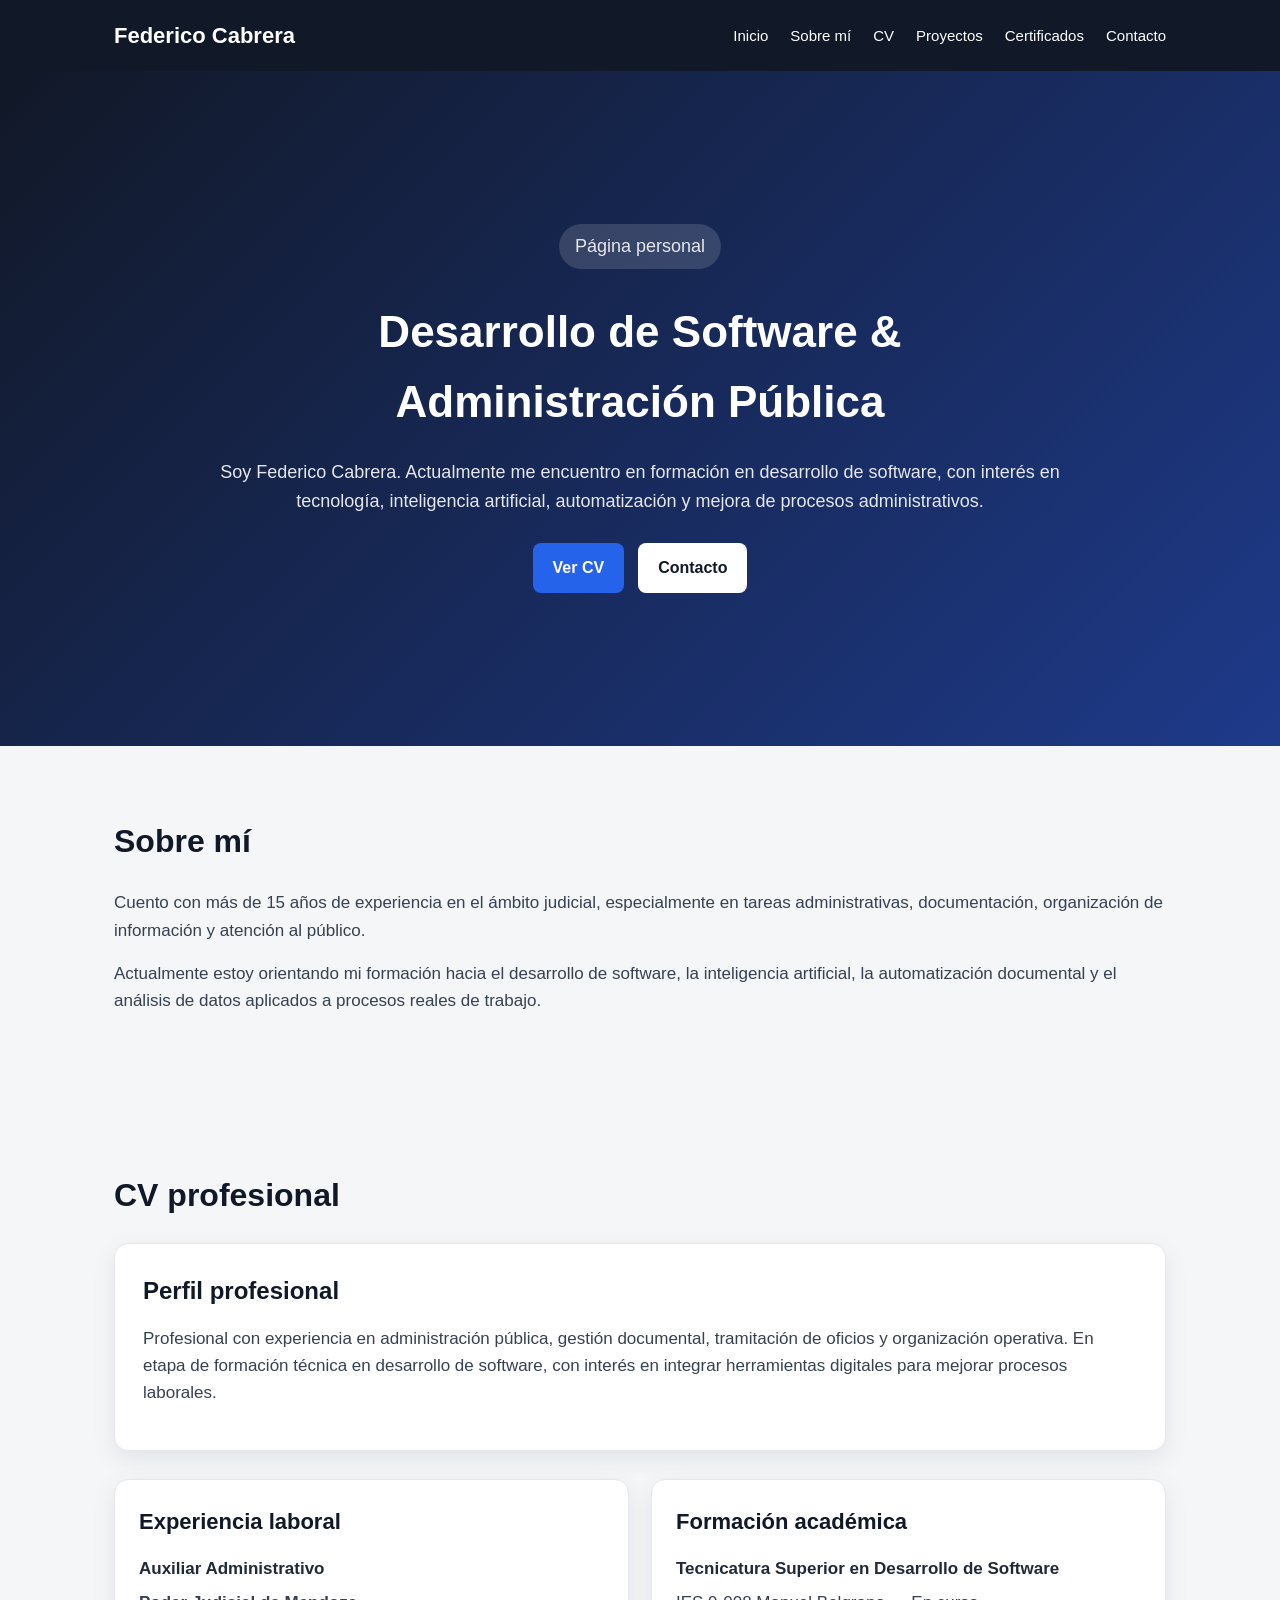
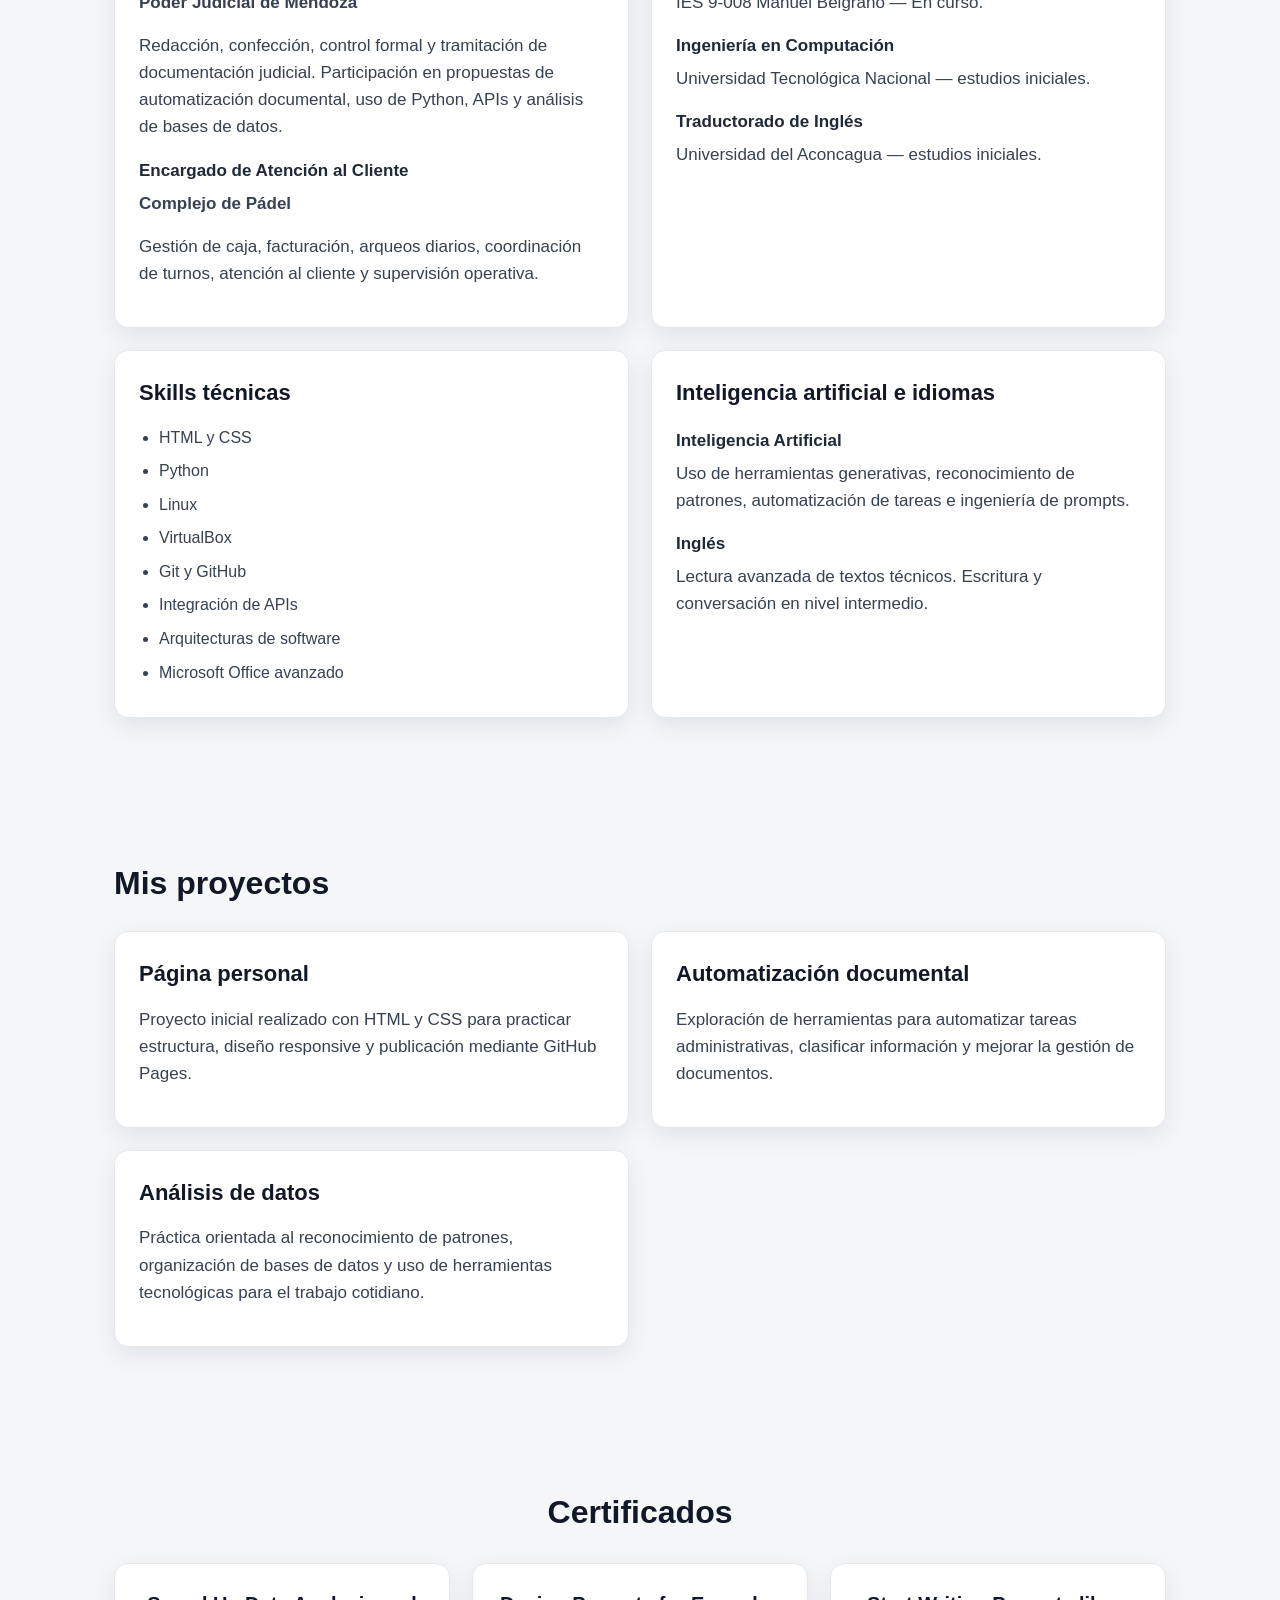
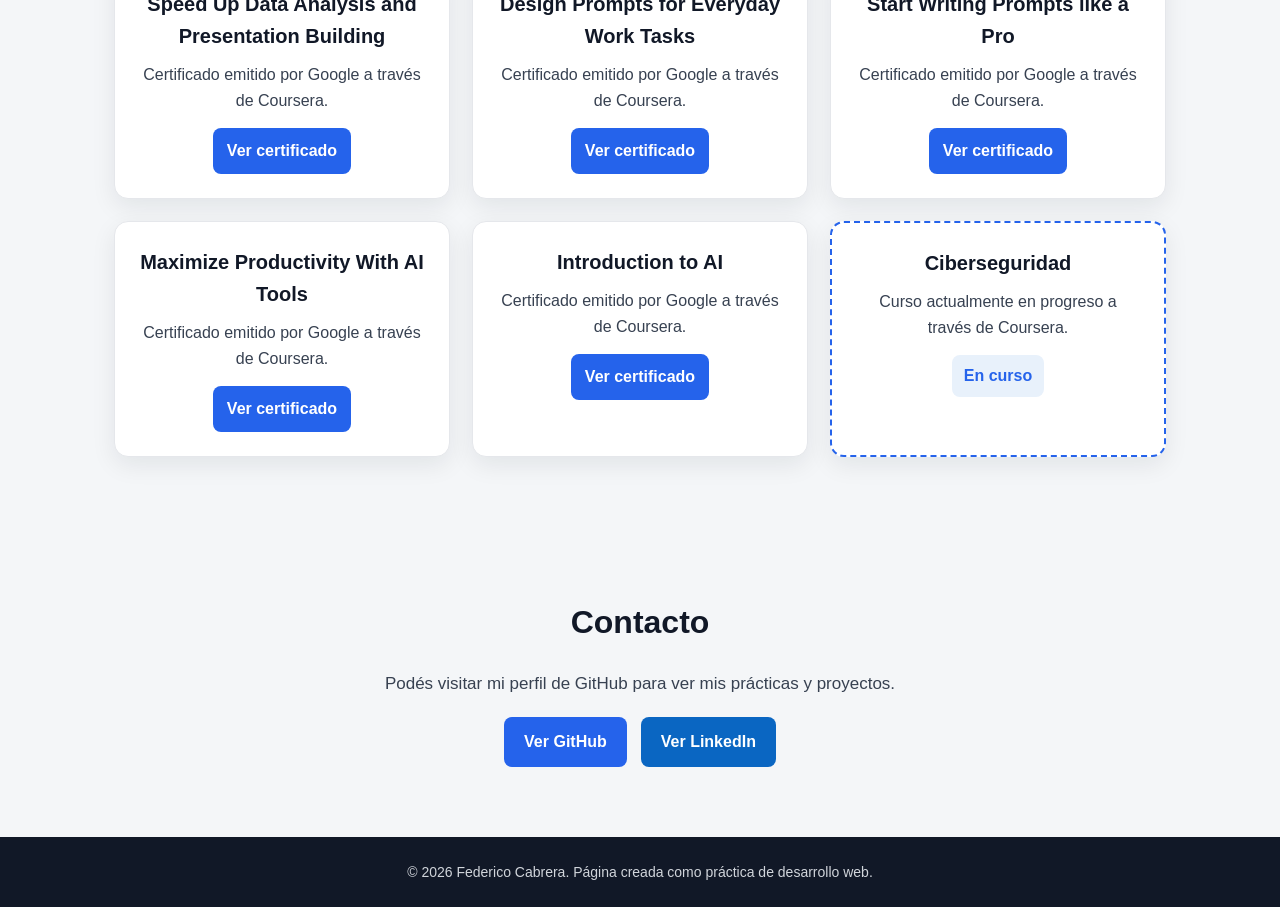
==== commit fe504ccc: "agrego certificados" ====
--- a/index.html
+++ b/index.html
@@ -171,58 +171,58 @@
     </section>
 
     <section id="certificados" class="section certificados">
-      <h2>Certificados</h2>
-
-      <div class="certificados-grid">
-
-        <article class="certificado-card">
-          <h3>Introduction to AI</h3>
-          <p>Certificado emitido por Google a través de Coursera.</p>
-          <a href="https://coursera.org/share/22dfbaccf2d8d72ddaaace19880a2c16" target="_blank" rel="noopener noreferrer">
-            Ver certificado
-          </a>
-        </article>
-
-        <article class="certificado-card">
-          <h3>Maximize Productivity With AI Tools</h3>
-          <p>Certificado emitido por Google a través de Coursera.</p>
-          <a href="https://coursera.org/share/ef1226a9d3da2a00d0646ff58f72a58b" target="_blank" rel="noopener noreferrer">
-            Ver certificado
-          </a>
-        </article>
-
-        <article class="certificado-card">
-          <h3>Start Writing Prompts like a Pro</h3>
-          <p>Certificado emitido por Google a través de Coursera.</p>
-          <a href="https://coursera.org/share/c1de0d1c5e31b8d0d8d03021dec097ff" target="_blank" rel="noopener noreferrer">
-            Ver certificado
-          </a>
-        </article>
-
-        <article class="certificado-card">
-          <h3>Design Prompts for Everyday Work Tasks</h3>
-          <p>Certificado emitido por Google a través de Coursera.</p>
-          <a href="https://coursera.org/share/40ed6e9b95d8652e28a36bf1b5c11165" target="_blank" rel="noopener noreferrer">
-            Ver certificado
-          </a>
-        </article>
-
-        <article class="certificado-card">
-          <h3>Speed Up Data Analysis and Presentation Building</h3>
-          <p>Certificado emitido por Google a través de Coursera.</p>
-          <a href="https://coursera.org/share/5859185418ebef96998837e7f33672ca" target="_blank" rel="noopener noreferrer">
-            Ver certificado
-          </a>
-        </article>
-
-        <article class="certificado-card en-curso">
-          <h3>Ciberseguridad</h3>
-          <p>Curso actualmente en progreso a través de Coursera.</p>
-          <span>En curso</span>
-        </article>
-
-      </div>
-    </section>
+  <h2>Certificados</h2>
+
+  <div class="certificados-grid">
+
+    <article class="certificado-card">
+      <h3>Speed Up Data Analysis and Presentation Building</h3>
+      <p>Certificado emitido por Google a través de Coursera.</p>
+      <a href="https://coursera.org/share/5859185418ebef96998837e7f33672ca" target="_blank" rel="noopener noreferrer">
+        Ver certificado
+      </a>
+    </article>
+
+    <article class="certificado-card">
+      <h3>Design Prompts for Everyday Work Tasks</h3>
+      <p>Certificado emitido por Google a través de Coursera.</p>
+      <a href="https://coursera.org/share/40ed6e9b95d8652e28a36bf1b5c11165" target="_blank" rel="noopener noreferrer">
+        Ver certificado
+      </a>
+    </article>
+
+    <article class="certificado-card">
+      <h3>Start Writing Prompts like a Pro</h3>
+      <p>Certificado emitido por Google a través de Coursera.</p>
+      <a href="https://coursera.org/share/c1de0d1c5e31b8d0d8d03021dec097ff" target="_blank" rel="noopener noreferrer">
+        Ver certificado
+      </a>
+    </article>
+
+    <article class="certificado-card">
+      <h3>Maximize Productivity With AI Tools</h3>
+      <p>Certificado emitido por Google a través de Coursera.</p>
+      <a href="https://coursera.org/share/ef1226a9d3da2a00d0646ff58f72a58b" target="_blank" rel="noopener noreferrer">
+        Ver certificado
+      </a>
+    </article>
+
+    <article class="certificado-card">
+      <h3>Introduction to AI</h3>
+      <p>Certificado emitido por Google a través de Coursera.</p>
+      <a href="https://coursera.org/share/22dfbaccf2d8d72ddaaace19880a2c16" target="_blank" rel="noopener noreferrer">
+        Ver certificado
+      </a>
+    </article>
+
+    <article class="certificado-card en-curso">
+      <h3>Ciberseguridad</h3>
+      <p>Curso actualmente en progreso a través de Coursera.</p>
+      <span>En curso</span>
+    </article>
+
+  </div>
+</section>
 
     <section id="contacto" class="section contacto">
       <h2>Contacto</h2>
